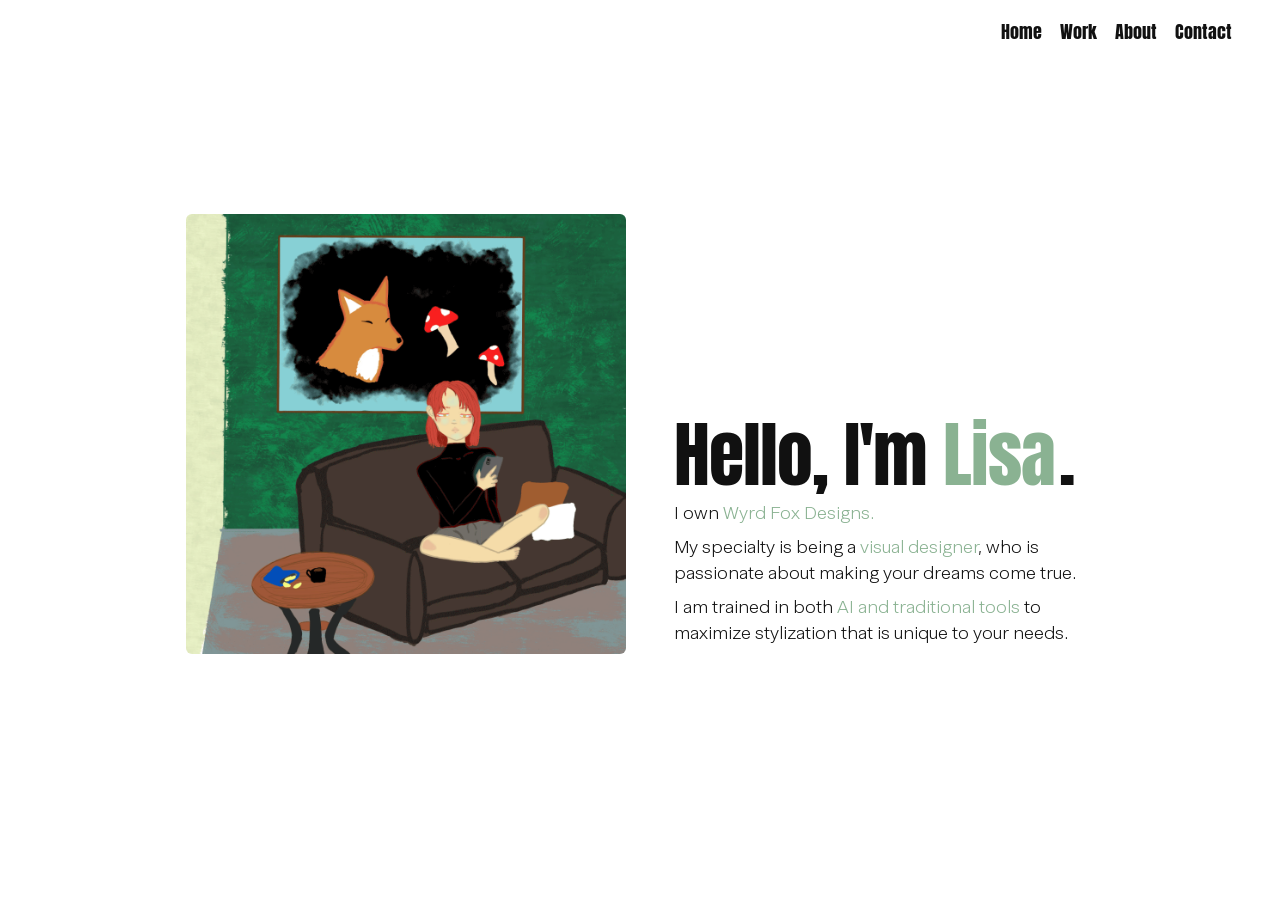
==== index.html @ d4af8e08 "Add favicon" ====
<!DOCTYPE html>
<html lang="en">
<head>
  <meta charset="utf-8">
  <meta name="viewport" content="width=device-width, initial-scale=1">
  <title>Wyrd Fox Designs | Portfolio</title>
  <link rel="icon" type="image/png" href="assets/32w/Artboard%201.png">
  <link rel="stylesheet" href="https://cdnjs.cloudflare.com/ajax/libs/font-awesome/6.4.0/css/all.min.css">
  <link rel="stylesheet" href="styles.css">
  <link href="https://fonts.googleapis.com/css?family=Manrope:400,600&display=swap" rel="stylesheet">
  <link href="https://fonts.googleapis.com/css2?family=Anton&display=swap" rel="stylesheet">
</head>
<body>
  
  <nav class="navbar">
    <div class="navbar-container">
      <a class="navbar-logo" href="#hero">Wyrd Fox Designs</a>
      <button class="navbar-toggle" aria-label="Toggle navigation">
        <i class="fas fa-bars"></i>
      </button>
      <ul class="navbar-links">
        <li><a href="#hero">Home</a></li>
        <li><a href="illustrations-and-motion.html">Illustrations</a></li>
        <li><a href="#clients">Clients</a></li>
        <li>
          <a href="mailto:lisa.shepherd.design@gmail.com" title="Email Lisa">
            <i class="fas fa-envelope"></i>
          </a>
        </li>
      </ul>
    </div>
  </nav>

  <main>
    <section id="hero" class="section hero landing">
      <div class="landing-nav-variants" aria-hidden="false">
        <a class="landing-nav-item" href="index.html">Home</a>
        <a class="landing-nav-item" href="work.html">Work</a>
        <a class="landing-nav-item" href="about.html">About</a>
         <a class="landing-nav-item" href="mailto:lisa.shepherd.design@gmail.com">Contact</a>
      </div>

      <div class="container landing-inner">
        <div class="landing-left">
          <img class="landing-left-img" src="assets/landing page/texting 1.gif" alt="illustration">
        </div>

        <div class="landing-copy">
          <h1 class="intro-heading">Hello, I'm <span class="intro-name teal">Lisa</span><span class="dot">.</span></h1>
          <p class="lead">I own <span class="brand teal">Wyrd Fox Designs.</span></p>
          <p>My specialty is being a <span class="teal">visual designer</span>, who is passionate about making your dreams come true.</p>
          <p>I am trained in both <span class="teal">AI and traditional tools</span> to maximize stylization that is unique to your needs.</p>
        </div>
      </div>
    </section>
  </main>

</body>
</html>
---- styles.css ----
/* Global */
* { box-sizing: border-box; }
html,body { height: 100%; }
body {
  margin: 0;
  font-family: 'Abacaxi', 'Manrope', system-ui, -apple-system, 'Segoe UI', Roboto, 'Helvetica Neue', Arial, sans-serif;
  font-weight: 300; /* slightly heavier than thin */
  background: #000;
  color: #fff;
  text-align: center;
  min-height: 100vh;
  padding-top: 64px; /* room for fixed navbar */
  cursor: url("assets/32w/Artboard%201.png"), auto;
}

@font-face {
  font-family: 'Abacaxi';
  src: url('assets/fonts/abacaxi/Abacaxi Latin VF Thin.otf') format('opentype');
  font-weight: 100 900;
  font-style: normal;
  font-display: swap;
}

/* prevent horizontal overflow and remove side "black bar" */
html, body {
  overflow-x: hidden; /* hide any accidental horizontal overflow */
}

/* ensure all media and iframes can't exceed their containers */
img, video, iframe, .hero-img, .ui-mockup, .Illustration-img, .client-gallery img {
  max-width: 100%;
  height: auto;
  display: block;
}

/* make main layout containers respect viewport */
.container, main, section {
  box-sizing: border-box;
  max-width: 100%;
  overflow-x: hidden;
}

/* if an absolutely positioned element is causing overflow, contain it */
.hero, .section {
  position: relative;
  overflow: hidden;
}

/* Navbar */
.navbar {
  width: 100%;
  background: rgba(34,34,34,0.85);
  color: #fff;
  position: fixed;
  top: 0;
  left: 0;
  z-index: 100;
  box-shadow: 0 2px 12px rgba(0,0,0,0.08);
}

/* Hide navigation (toggle off). Remove or comment this rule to show the nav again. */
.navbar { display: none !important; }

/* When the nav is hidden, remove the page top padding so the hero sits at the top */
body { padding-top: 0 !important; }

.navbar-container {
  max-width: 1200px;
  margin: 0 auto;
  padding: 0 24px;
  display: flex;
  align-items: center;
  height: 64px;
  justify-content: space-between;
  position: relative;
}

.navbar-logo {
  font-weight: 700;
  font-size: 1.1rem;
  letter-spacing: 1px;
  text-decoration: none !important;
  color: inherit !important;
  cursor: pointer;
}

.navbar-logo:hover,
.navbar-logo:focus {
  color: inherit !important;
  text-decoration: none !important;
  outline: none;
}

.navbar-links {
  list-style: none;
  display: flex;
  gap: 28px;
  margin: 0;
  padding: 0;
  align-items: center;
}

.navbar-links a {
  color: #fff;
  text-decoration: none;
  font-weight: 500;
}

.navbar-links a:hover { color: #ffd700; }
.navbar-links a .fa-envelope { font-size: 1.2em; vertical-align: middle; }

/* Hamburger button (hidden on desktop) */
.navbar-toggle {
  display: none;
  background: none;
  border: none;
  color: #fff;
  font-size: 1.8rem;
  cursor: pointer;
}

/* Hero */
.hero {
  min-height: calc(100vh - 64px);
  display: flex;
  flex-direction: column;
  justify-content: center;
  align-items: center;
  padding: 32px 16px;
  position: relative;
}

.hero-img {
  width: 350px;
  max-width: 80%;
  box-shadow: 0 8px 32px rgba(0,0,0,0.6);
  margin-top: 20px;
}

/* Landing layout: two-column hero with image left and text right */
.hero.landing { padding: 32px 0 64px; min-height: 100vh; background: #fff; color: #111; }
.landing-nav-variants { position: absolute; right: 48px; top: 18px; display: flex; gap: 18px; align-items: center; }
.landing-nav-item { font-family: 'Anton', sans-serif; font-size: 18px; color: #111; text-decoration: none; font-weight: 400; transition: color 0.3s ease; }
.landing-nav-item:hover { color: #8ab292; }
.landing-nav-item:active { color: #CB9973; }
/* Override #hero * inherit rule for nav hover and active */
#hero .landing-nav-item:hover { color: #8ab292 !important; }
#hero .landing-nav-item:active { color: #CB9973 !important; }

.landing-inner {
  display: flex;
  align-items: flex-end;
  gap: 48px;
  padding: 36px 0;
}
.landing-left { flex: 0 0 440px; }
.landing-left-img { width: 440px; height: auto; display: block; border-radius: 6px; box-shadow: 0 8px 24px rgba(0,0,0,0.06); }
.landing-copy {
  flex: 1 1 480px;
  max-width: 420px;
  text-align: left;
}
.intro-heading {
  font-family: 'Anton', sans-serif;
  font-size: 72px;
  line-height: 0.95;
  margin: 0 0 10px;
  color: #111;
  letter-spacing: -1px;
  font-weight: 400;
}
.intro-heading .intro-name { color: #6aa36a; display: inline-block; }
.intro-heading .dot { color: #111; display: inline-block; margin-left: 4px; }
.lead { font-size: 20px; margin: 6px 0 14px; color: #222; }
.landing-copy p {
  margin: 8px 0;
  font-family: 'Abacaxi', 'Manrope', system-ui, -apple-system, 'Segoe UI', Roboto, 'Helvetica Neue', Arial, sans-serif;
  font-size: 18px;
  line-height: 1.45;
  color: #111;
}
.landing-copy a { color: #6aa36a; text-decoration: none; font-weight: 600; }

.about-page .hero.landing { background: #fff; padding: 24px 0 48px; }
.about-page .landing-inner {
  align-items: flex-start;
  justify-content: center;
  gap: 42px;
  padding: 92px 20px 24px;
  max-width: 1240px;
  margin: 0 auto;
}
.about-page .landing-left { flex: 0 0 470px; }
.about-page .landing-left-img {
  width: 470px;
  max-width: 100%;
  height: auto;
  display: block;
  border-radius: 0;
  box-shadow: none;
}
.about-page .landing-copy {
  flex: 0 0 540px;
  max-width: 540px;
  padding-top: 86px;
}
.about-page .intro-heading {
  font-family: 'Manrope', sans-serif;
  font-size: 42px;
  line-height: 1.1;
  margin: 0 0 18px;
  letter-spacing: 0;
  font-weight: 600;
}
.about-page .lead { display: none; }
.about-page .landing-copy p {
  margin: 0 0 18px;
  font-size: 18px;
  line-height: 1.25;
  color: #2a2a2a;
  text-wrap: pretty;
}
.about-page .landing-copy a { color: inherit; text-decoration: none; font-weight: 400; }

@media (max-width: 1100px) {
  .landing-inner { gap: 28px; padding-top: 84px; }
  .landing-left { flex: 0 0 34%; }
  .landing-left-img { width: 100%; max-width: 380px; }
  .intro-heading { font-size: 40px; }
  .landing-copy p { font-size: 18px; }

  .about-page .landing-left { flex: 0 0 40%; }
  .about-page .landing-left-img { width: 100%; max-width: 440px; }
  .about-page .landing-copy { flex: 1 1 52%; max-width: 600px; padding-top: 26px; }
  .about-page .intro-heading { font-size: 36px; }
}

@media (max-width: 700px) {
  .landing-inner { flex-direction: column; align-items: center; padding-top: 96px; }
  .landing-left { width: 90vw; max-width: 420px; }
  .landing-left-img { width: 100%; }
  .landing-nav-variants { right: 12px; top: 14px; }
  .landing-copy { text-align: center; padding: 0 18px; }
  .intro-heading { font-size: 28px; }
  .landing-copy p { font-size: 16px; }

  .about-page .landing-left { width: 92vw; max-width: 470px; }
  .about-page .landing-copy { text-align: left; padding: 0 10px; max-width: 92vw; }
  .about-page .intro-heading { font-size: 30px; }
  .about-page .landing-copy p { font-size: 18px; }
}

h1 { font-family: 'Anton', sans-serif; font-size: 100px; margin: 8px 0 4px; letter-spacing: 2px; }
h2 { font-family: 'Anton', sans-serif; font-size: 20px; margin: 0 0 12px; }
p { font-size: 0.95rem; color: #555; }
p.teal { color: #8ab292; }
/* Ensure teal class inside the hero overrides the #hero * inheritance rule */
#hero .teal { color: #8ab292; }

/* Galleries and media */
.ui-gallery { width: 100%; background: #000; padding: 40px 0; }
.ui-gallery h2 { color:#fff; font-size:1.4rem; margin-bottom:28px; }
.ui-gallery-row { display:flex; justify-content:center; gap:12px; flex-wrap:nowrap; padding:0; margin:0; }
.ui-mockup { flex: 1 1 auto; min-width: 150px; max-width: 100%; border-radius:32px; box-shadow:0 4px 32px rgba(0,0,0,0.4); background:#222; transition: transform 0.6s ease-out; margin:0; padding:0; }
.ui-mockup.spin { animation: spinImage 0.8s ease-out forwards; }

@keyframes spinImage {
  0% { transform: rotateZ(0deg) scale(1); }
  50% { transform: rotateZ(180deg) scale(1.05); }
  100% { transform: rotateZ(360deg) scale(1); }
}

.Illustration-gallery { display:flex; justify-content:center; gap:24px; flex-wrap:wrap; padding:0 12px; }
.Illustration-img, .Illustration-video, .Illustration-video-large { width:350px; height:350px; max-width:90vw; object-fit:cover; border-radius:8px; }
.Illustration-gallery-large { display:flex; justify-content:center; margin-top:24px; }

.client-gallery-img {
  width: auto;
  max-width: 90vw;
  height: auto;
  display:block;
  margin: 0 auto;
}

/* Responsive Figma prototype embeds */
.figma-prototype { width:100%; display:flex; justify-content:center; margin-bottom:20px; padding:0 12px; }
.figma-prototype iframe {
  width: 90vw;
  max-width: 900px;
  height: 56.25vw; /* 16:9 ratio by vw */
  max-height: 600px;
  border: 1px solid rgba(0,0,0,0.08);
}

/* Mobile / small screens */
@media (max-width: 700px) {
  .navbar-toggle { display: block; position: absolute; top: 14px; right: 18px; z-index: 210; }

  /* Use collapsible menu with max-height to avoid covering everything */
  .navbar-links {
    flex-direction: column;
    gap: 8px;
    width: 100%;
    padding: 12px 16px;
    margin: 0;
    display: flex;
    position: absolute;
    top: 64px;
    left: 0;
    background: rgba(34,34,34,0.98);
    box-shadow: 0 6px 20px rgba(0,0,0,0.15);
    overflow: auto;
    max-height: 0;
    transition: max-height 260ms ease;
    z-index: 205;
  }
  .navbar-links.open { max-height: 70vh; } /* not full screen, allows page to be seen below */
  .navbar-links li { width:100%; text-align:left; }
  .navbar-links a { display:block; padding:8px 0; font-size:1rem; }

  /* Hero sizing */
  .hero-img { width: 90vw; max-width:220px; margin-top:12px; }
  h1 { font-size: 1.5rem; margin:6px 0 6px; }
  h2 { font-size: 1rem; margin-bottom:8px; }
  p { font-size: 0.95rem; padding: 0 4vw; }

  /* Galleries stack vertically */
  .ui-gallery-row, .Illustration-gallery { flex-direction:column; align-items:center; gap:18px; }
  .ui-mockup, .Illustration-img, .Illustration-video, .Illustration-video-large { width:90vw; height:90vw; max-width:360px; max-height:360px; }
  .client-gallery-img { width:72vw; max-width:260px; }

  /* Ensure prototypes scale nicely on phones (16:9 via vw) */
  .figma-prototype iframe { height: calc(90vw * 9 / 16); max-height: 420px; width: 90vw; }
}

/* Desktop override for large embeds */
@media (min-width: 700px) {
  .figma-prototype iframe { width: 800px; height: 450px; }
}

/* nav / dropdown helpers */
:root {
  --nav-height: 64px; /* adjust if navbar height differs */
  --nav-offset: calc(var(--nav-height) + 12px);
}

/* ensure anchors land below fixed nav */
section[id] {
  scroll-margin-top: var(--nav-offset);
}

/* dropdown styles (used by virtual-companion page) */
.navbar-links { list-style: none; margin: 0; padding: 0; display: flex; gap: 12px; align-items: center; }
.navbar-links li { position: relative; }
.nav-dropdown .dropbtn {
  background: transparent;
  border: 0;
  color: inherit;
  font: inherit;
  cursor: pointer;
  padding: 6px 8px;
}
.dropdown-menu {
  display: none;
  position: absolute;
  top: calc(100% + 6px);
  left: 0;
  background: #fff;
  color: #222;
  box-shadow: 0 6px 18px rgba(0,0,0,0.12);
  border-radius: 6px;
  min-width: 180px;
  z-index: 120;
  padding: 6px 0;
}
.dropdown-menu li { margin: 0; }
.dropdown-menu a {
  display: block;
  padding: 8px 12px;
  color: inherit;
  text-decoration: none;
}
.dropdown-menu a:hover { background: rgba(0,0,0,0.05); }

/* optional: smooth scroll behavior for the whole page */
html { scroll-behavior: smooth; }

.container {
  max-width: 1100px;
  margin: 0 auto;
  padding: 0 16px;
  text-align: left;
}

.grid {
  display: grid;
  grid-template-columns: repeat(auto-fit, minmax(260px, 1fr));
  gap: 20px;
  align-items: start;
}

/* tighten prototype caption */
.figma-prototype figcaption {
  margin-top: 8px;
  text-align: center;
  font-size: 0.95rem;
}
.figma-prototype figcaption a { color: #333; text-decoration: underline; }

/* Remove dark frames/backgrounds around UI images and their containers */
.ui-gallery, .ui-gallery .container,
.grid.ui-gallery-row, .ui-gallery-row,
.ui-gallery .ui-mockup, .ui-gallery img,
.client-gallery, .client-gallery img,
.Illustration-gallery, .Illustration-img {
  background: transparent !important;
  background-color: transparent !important;
  box-shadow: none !important;
  border: none !important;
  padding: 0 !important;
}

/* Ensure images themselves display without extra styling */
.ui-gallery img,
.client-gallery img,
.Illustration-img,
.ui-mockup img {
  display: block;
  background: transparent !important;
  box-shadow: none !important;
  border: none !important;
}

/* If a wrapper element is adding a background via pseudo-elements */
.ui-gallery .ui-mockup::before,
.ui-gallery .ui-mockup::after,
.client-gallery::before,
.client-gallery::after {
  background: transparent !important;
  content: none !important;
}

/* Make all pages/sections dark except the first (hero) */
body {
  background: #000;
  color: #fff;
}

/* default section styling: dark background with light text */
section {
  background: #000;
  color: #fff;
}

/* keep the first page (hero) light */
#hero, .hero {
  background: #fff;    /* or use an image as before */
  color: #111;         /* dark text for hero */
}

/* ensure in-page anchors still respect hero override */
#hero * { color: inherit; }

/* images and galleries keep transparent background so files show correctly */
.section img,
.ui-gallery img,
.Illustration-img,
.client-gallery img {
  background: transparent !important;
  box-shadow: none !important;
}

/* links contrast on dark sections */
section a {
  color: #9dd3ff;
  text-decoration: underline;
}
#hero a { color: inherit; text-decoration: none; }

#clients,
section#clients {
  background: #ffffff !important;
  color: #111111 !important;
}

#clients a {
  color: #0066cc;
  text-decoration: underline;
}

#clients img {
  background: transparent !important;
  box-shadow: none !important;
}

/* scroll chevron in hero */
.scroll-down {
  position: absolute;
  left: 50%;
  transform: translateX(-50%);
  bottom: 28px;
  display: inline-flex;
  align-items: center;
  justify-content: center;
  text-decoration: none;
  z-index: 120;
  color: inherit;
}

/* large chevron without tail, fade/blink animation */
.chevron-icon {
  display: block;
  width: 72px;
  height: 72px;
  line-height: 1;
  color: inherit;
  animation: chevronFade 2s ease-in-out infinite;
  will-change: opacity, transform;
  -webkit-backface-visibility: hidden;
}

/* fade / slight move / subtle scale */
@keyframes chevronFade {
  0%   { opacity: 1; transform: translateY(0) scale(1); }
  50%  { opacity: 0.15; transform: translateY(6px) scale(1.03); }
  100% { opacity: 1; transform: translateY(0) scale(1); }
}

/* respect reduced motion preference */
@media (prefers-reduced-motion: reduce) {
  .chevron-icon { animation: none; opacity: 1; }
}

.ui-gallery .container {
  display: flex;
}

.grid.ui-gallery-row,
.ui-gallery-row {
  display: flex;
  flex-wrap: nowrap;
  justify-content: center;
  align-items: center;
  gap: 12px;
  max-width: 100%;
  margin: 0 auto;
  padding: 0;
  box-sizing: border-box;
}

.ui-gallery-row img,
.ui-gallery .ui-mockup {
  /* Larger, tighter gallery items on desktop */
  flex: 0 0 340px;
  min-width: 220px;
  max-width: 100%;
  width: 340px;
  height: auto;
  display: block;
  margin: 0;
  object-fit: contain;
}

/* Reveal animation: start hidden, reveal with stagger */
.ui-mockup {
  opacity: 0;
  transform: translateY(18px) scale(0.98);
  transition: opacity 520ms cubic-bezier(.2,.8,.2,1), transform 520ms cubic-bezier(.2,.8,.2,1);
}
.ui-gallery-row .ui-mockup:nth-child(1) { transition-delay: 0ms; }
.ui-gallery-row .ui-mockup:nth-child(2) { transition-delay: 120ms; }
.ui-gallery-row .ui-mockup:nth-child(3) { transition-delay: 240ms; }
.ui-mockup.visible {
  opacity: 1;
  transform: translateY(0) scale(1);
}

/* small screens: allow horizontal scroll rather than wrapping */
@media (max-width: 760px) {
  .grid.ui-gallery-row,
  .ui-gallery-row {
    overflow-x: auto;
    gap: 16px;
    padding: 0 12px;
  }
  .ui-gallery-row img,
  .ui-gallery .ui-mockup {
    flex: 0 0 280px;
    max-width: none;
  }
}

/* Responsive: stack on small screens */
@media (max-width: 800px) {
  .grid.ui-gallery-row,
  .ui-gallery-row {
    flex-direction: column;
    gap: 16px;
    align-items: center;
    max-width: 100%;
    padding: 0 12px;
  }
  .ui-gallery-row img,
  .ui-gallery .ui-mockup {
    flex: 0 0 auto;
    max-width: 92%;
  }
}

/* Responsive / Mobile optimizations */
:root {
  --nav-height: 64px;
}

/* base scaling for small viewports */
@media (max-width: 900px) {
  :root { --nav-height: 56px; }

  /* typography */
  html { font-size: 15px; }
  h1 { font-size: clamp(1.6rem, 6.5vw, 2.2rem); }
  h2 { font-size: clamp(1.1rem, 4.2vw, 1.4rem); }

  /* hero */
  .hero { padding: 28px 12px; }
  .hero-img { max-height: 38vh; width: auto; margin: 0 auto; display:block; }

  /* section containers tighten padding */
  .container { padding-left: 12px; padding-right: 12px; }

  /* UI gallery: keep single row but smaller items and tighter gaps */
  .grid.ui-gallery-row,
  .ui-gallery-row {
    gap: 0;
    padding: 0;
    max-width: 100%;
    justify-content: center;
  }
  .ui-gallery-row img,
  .ui-gallery .ui-mockup {
    flex: 0 0 42%;
    max-width: 42%;
  }

  /* On very small screens, make row swipeable and slightly larger items */
  @media (max-width: 420px) {
    .ui-gallery-row img,
    .ui-gallery .ui-mockup {
      flex: 0 0 80%;
      max-width: 80%;
    }
    .grid.ui-gallery-row,
    .ui-gallery-row { overflow-x: auto; -webkit-overflow-scrolling: touch; }
    .hero-img { max-height: 32vh; }
  }

  /* Illustration and clients images scale down uniformly */
  .Illustration-img,
  .client-gallery img {
    max-width: 92%;
    margin: 0 auto;
  }
}

/* Accessibility: prefer reduced motion still honored */
@media (prefers-reduced-motion: reduce) {
  .chevron-icon { animation: none !important; opacity:1 !important; transform:none !important; }
  html { scroll-behavior: auto; }
}

/* Work Page */
.work-hero { min-height: 100vh; background: #fff; color: #111; padding: 48px 24px; display: flex; flex-direction: column; justify-content: space-around; align-items: center; position: relative; }
.work-nav-top { position: absolute; right: 48px; top: 18px; display: flex; gap: 18px; align-items: center; }
.work-nav-item { font-family: 'Anton', sans-serif; font-size: 18px; color: #111; text-decoration: none; font-weight: 400; transition: color 0.3s ease; }
.work-nav-item:hover { color: #8ab292; }
.work-nav-item:active { color: #CB9973; }

.work-categories { display: flex; flex-wrap: wrap; justify-content: center; gap: 32px; max-width: 1000px; }
.category-btn { font-family: 'Anton', sans-serif; font-size: 20px; color: #111; text-decoration: none; font-weight: 400; transition: color 0.3s ease; cursor: pointer; }
.category-btn:hover { color: #8ab292; }
.category-btn:active { color: #CB9973; }

@media (max-width: 900px) {
  .work-nav-top { right: 18px; top: 14px; gap: 12px; }
  .work-categories { gap: 24px; }
  .category-btn { font-size: 18px; }
}

@media (max-width: 600px) {
  .work-hero { padding: 36px 16px; }
  .work-nav-top { right: 12px; top: 12px; }
  .work-categories { gap: 18px; flex-direction: column; align-items: center; }
  .category-btn { font-size: 16px; }
}

/* Category Page */
.category-page { min-height: 100vh; background: #fff; color: #111; padding: 20px; position: relative; }
.category-nav-top { position: absolute; right: 20px; top: 20px; display: flex; gap: 20px; align-items: center; }
.category-nav-item { font-family: 'Anton', sans-serif; font-size: 18px; color: #111; text-decoration: none; font-weight: 400; transition: color 0.3s ease; }
.category-nav-item:hover { color: #8ab292; }
.category-nav-item:active { color: #CB9973; }

.category-header { text-align: left; margin: 20px 0 20px 33px; max-width: 1200px; padding: 0 20px 0 0; }
.category-title { font-family: 'Anton', sans-serif; font-size: 24px; color: #111; margin: 0; }
.category-subtitle { font-size: 14px; color: #666; margin: 12px 0 0; }

.category-content { max-width: 1200px; margin: 0 auto; padding: 20px; }

.category-topbar { padding: 20px 0 0; display: flex; justify-content: flex-end; }
.category-topbar-nav { display: flex; gap: 20px; font-family: 'Anton', sans-serif; font-size: 0.95rem; text-transform: uppercase; }
.category-topbar-nav a { text-decoration: none; color: #111; letter-spacing: 0.08em; }
.category-topbar-nav a:hover { color: #8ab292; }

.illustrations-grid {
  display: grid;
  grid-template-columns: repeat(auto-fit, minmax(314px, 314px));
  column-gap: 20px;
  row-gap: 20px;
  justify-content: center;
  grid-auto-rows: auto;
}

.illustration-card {
  border: 1px solid #e0e0e0;
  border-radius: 8px;
  overflow: hidden;
  background: transparent;
  max-width: 314px;
  min-height: 314px;
  aspect-ratio: 1 / 1;
  display: flex;
  align-items: center;
  justify-content: center;
}

.illustration-card.tall {
  grid-row: span 2;
  min-height: 648px;
  aspect-ratio: auto;
}

.illustration-card img {
  max-width: 100%;
  max-height: 100%;
  object-fit: contain;
  object-position: center;
  display: block;
}

.illustration-card video {
  width: 100%;
  height: 100%;
  object-fit: cover;
  display: block;
}

.video-card video { background: #000; }

.branding-page .category-page {
  background: #fff;
}

.ewu-page .category-page {
  background: #fff;
}

/* ── UX-UI Page ─────────────────────────────────── */
.ux-ui-page .category-page {
  background: #fff;
}

.ux-ui-content {
  max-width: 1100px;
  padding: 0 32px 60px;
  text-align: left;
}

.ux-ui-page-title {
  font-family: 'Anton', sans-serif;
  font-size: 1.1rem;
  font-weight: 400;
  color: #111;
  margin: 0 0 40px;
  letter-spacing: 0.02em;
}

.ux-project-row {
  display: grid;
  grid-template-columns: 1fr 1fr;
  align-items: center;
  gap: 40px 60px;
  padding: 60px 0;
  border-top: 1px solid #e5e5e5;
}

.ux-project-row.img-left {
  direction: ltr;
}

.ux-project-row.img-right .ux-project-copy {
  order: 1;
}

.ux-project-row.img-right .ux-project-media {
  order: 2;
}

.ux-project-copy {
  max-width: 380px;
}

.ux-project-copy-centered {
  text-align: center;
}

.ux-project-copy-centered .ux-prototype-btn {
  margin: 0 auto;
}

.ux-project-title {
  font-family: 'Abacaxi', 'Manrope', system-ui, sans-serif;
  font-size: 1rem;
  font-weight: 600;
  color: #111;
  margin: 0 0 12px;
}

.ux-project-desc {
  font-family: 'Abacaxi', 'Manrope', system-ui, sans-serif;
  font-size: 0.9rem;
  line-height: 1.6;
  color: #333;
  margin: 0 0 24px;
}

.ux-prototype-btn {
  display: inline-block;
  padding: 10px 28px;
  background: #111;
  color: #fff;
  font-family: 'Abacaxi', 'Manrope', system-ui, sans-serif;
  font-size: 0.85rem;
  font-weight: 600;
  border-radius: 4px;
  text-decoration: none;
  transition: background 0.2s;
}

.ux-prototype-btn:hover {
  background: #8AB292;
}

.ux-project-media {
  display: flex;
  justify-content: center;
  align-items: center;
  overflow: hidden;
}

.ux-project-media-snickers {
  overflow: visible;
}

.ux-project-media-layer {
  overflow: visible;
}

.ux-project-media img {
  display: block;
}

.ux-media-duo {
  gap: 16px;
}

.ux-media-duo img {
  object-fit: contain;
}

.ux-snickers-stack {
  position: relative;
  width: 390px;
  height: 460px;
  flex-shrink: 0;
}

.ux-snickers-bg {
  position: absolute;
  bottom: -8px;
  right: 8px;
  height: 430px;
  width: auto;
  max-width: none;
  object-fit: contain;
  z-index: 0;
}

.ux-snickers-front {
  position: absolute;
  bottom: -54px;
  left: -18px;
  height: 430px;
  width: auto;
  max-width: none;
  object-fit: contain;
  z-index: 1;
}

.ux-layer-stack {
  position: relative;
  width: 390px;
  height: 460px;
  flex-shrink: 0;
}

.ux-layer-bg {
  position: absolute;
  bottom: -8px;
  left: 8px;
  height: 430px;
  width: auto;
  max-width: none;
  object-fit: contain;
  z-index: 0;
}

.ux-layer-front {
  position: absolute;
  bottom: -54px;
  right: -18px;
  height: 430px;
  width: auto;
  max-width: none;
  object-fit: contain;
  z-index: 1;
}

.ux-quietbook-image {
  height: 430px;
  width: auto;
  max-width: none;
  object-fit: contain;
}

.ux-trek-image {
  height: 430px;
  width: auto;
  max-width: none;
  object-fit: contain;
}

@media (max-width: 720px) {
  .ux-project-row {
    grid-template-columns: 1fr;
    gap: 24px;
  }
  .ux-project-row.img-right .ux-project-copy,
  .ux-project-row.img-right .ux-project-media {
    order: unset;
  }
  .ux-project-copy {
    max-width: 100%;
  }
}

/* ── KNRD Page ──────────────────────────────────── */
.knrd-page .category-page {
  background: #fff;
  padding-bottom: 0;
}

.knrd-page .category-page section {
  background: transparent;
  color: inherit;
}

.knrd-page .category-topbar {
  padding: 14px 28px 0;
}

.knrd-page .category-topbar-nav {
  gap: 24px;
  font-family: 'Anton', sans-serif;
  font-size: 0.92rem;
  text-transform: none;
}

.knrd-content {
  max-width: 1120px;
  padding-top: 20px;
  padding-left: 18px;
  padding-right: 18px;
  padding-bottom: 0;
  text-align: left;
}

.knrd-hero-wrap {
  display: flex;
  justify-content: center;
  margin-bottom: 30px;
}

.knrd-hero-image {
  width: 100%;
  max-width: 1020px;
  height: auto;
  display: block;
}

.knrd-intro-grid {
  max-width: 980px;
  margin: 0 auto 42px;
}

.knrd-copy-block {
  max-width: 780px;
  margin: 0 auto 34px;
}

.knrd-section-title {
  font-family: 'Abacaxi', 'Manrope', system-ui, -apple-system, 'Segoe UI', Roboto, 'Helvetica Neue', Arial, sans-serif;
  font-size: 21px;
  line-height: 1.25;
  color: #111;
  margin: 0 0 16px;
  font-weight: 600;
}

.knrd-copy-block p,
.knrd-process-copy p,
.knrd-style-copy p {
  margin: 0 0 16px;
  font-family: 'Abacaxi', 'Manrope', system-ui, -apple-system, 'Segoe UI', Roboto, 'Helvetica Neue', Arial, sans-serif;
  font-size: 15px;
  line-height: 1.22;
  color: #333;
}

.knrd-copy-block a {
  color: #111;
  font-weight: 700;
  text-decoration: underline;
}

.knrd-logo-comparison {
  display: grid;
  grid-template-columns: minmax(0, 0.92fr) auto minmax(0, 1.08fr);
  align-items: center;
  gap: 20px;
  max-width: 880px;
  margin: 0 auto;
}

.knrd-comparison-image {
  width: 100%;
  height: auto;
  display: block;
}

.knrd-divider-image {
  width: 187px;
  height: 187px;
  object-fit: contain;
  display: block;
}

.knrd-assets-grid {
  display: grid;
  grid-template-columns: minmax(0, 0.46fr) minmax(0, 0.54fr);
  gap: 30px;
  align-items: start;
  max-width: 980px;
  margin: 40px auto 22px;
}

.knrd-assets-copy {
  max-width: 360px;
}

.knrd-cmyk-image,
.knrd-mockup-image {
  width: 100%;
  height: auto;
  display: block;
}

.knrd-cmyk-image {
  margin-top: 20px;
  max-width: 340px;
}

.knrd-mockup-wrap {
  width: 100%;
}

.knrd-process-grid,
.knrd-bottom-grid {
  display: grid;
  grid-template-columns: minmax(0, 0.95fr) minmax(0, 1.05fr);
  gap: 34px 58px;
  align-items: center;
}

.knrd-process-grid {
  max-width: 920px;
  margin: 0 auto 44px;
}

.knrd-style-grid {
  display: grid;
  grid-template-columns: minmax(0, 1fr) minmax(0, 1fr);
  gap: 28px 40px;
  align-items: center;
  max-width: 920px;
  margin: 0 auto 22px;
}

.knrd-process-left {
  display: grid;
  gap: 16px;
}

.knrd-process-right {
  display: grid;
  gap: 26px;
  align-items: start;
}

.knrd-process-copy {
  max-width: 390px;
}

.knrd-style-copy {
  padding: 4px 0 0;
  max-width: 410px;
}

.knrd-style-assets {
  display: grid;
  grid-template-columns: repeat(2, minmax(0, 1fr));
  gap: 14px;
  align-content: start;
}

.knrd-style-image-wide {
  grid-column: 1 / -1;
}

.knrd-process-image,
.knrd-style-image,
.knrd-bottom-image {
  width: 100%;
  height: auto;
  display: block;
}

.knrd-bottom-grid {
  margin-bottom: 0;
  grid-template-columns: minmax(0, 0.95fr) minmax(0, 1.05fr);
}

.knrd-variations-image {
  max-width: 520px;
}

.knrd-palette-band-wrap {
  width: 100vw;
  margin-top: 22px;
  margin-bottom: 0;
  margin-left: calc(50% - 50vw);
}

.knrd-palette-band {
  width: 100%;
  height: auto;
  display: block;
}

@media (max-width: 900px) {
  .knrd-page .category-topbar {
    padding: 10px 14px 0;
  }

  .knrd-page .category-topbar-nav {
    gap: 14px;
    font-size: 0.84rem;
  }

  .knrd-content {
    padding-top: 18px;
    padding-left: 12px;
    padding-right: 12px;
  }

  .knrd-intro-grid,
  .knrd-process-grid,
  .knrd-style-grid,
  .knrd-bottom-grid,
  .knrd-assets-grid {
    grid-template-columns: 1fr;
  }
  .knrd-logo-comparison {
    grid-template-columns: 1fr;
    justify-items: center;
  }
  .knrd-divider-image {
    width: 187px;
    height: 187px;
  }
  .knrd-process-copy,
  .knrd-style-copy {
    padding: 0;
    max-width: 100%;
  }

  .knrd-assets-copy {
    max-width: 100%;
  }

  .knrd-cmyk-image {
    max-width: 280px;
  }

  .knrd-palette-band-wrap {
    margin-top: 16px;
  }
}

@media (max-width: 600px) {
  .knrd-copy-block p,
  .knrd-process-copy p,
  .knrd-style-copy p,
  .knrd-section-title {
    font-size: 16px;
  }
  .knrd-divider-image {
    width: 187px;
    height: 187px;
  }
}

.ewu-page .category-page section {
  background: transparent;
  color: inherit;
}

.ewu-content {
  max-width: 1280px;
  padding-top: 66px;
  text-align: left;
}

.ewu-hero-wrap {
  display: flex;
  justify-content: center;
  margin-bottom: 42px;
}

.ewu-hero-image {
  width: 100%;
  max-width: 1120px;
  height: auto;
  display: block;
  background: #fff;
}

.ewu-intro-grid {
  max-width: 860px;
  margin: 0 auto 90px;
}

.ewu-copy-block {
  margin-bottom: 34px;
  text-align: left;
}

.ewu-section-title {
  font-family: 'Abacaxi', 'Manrope', system-ui, -apple-system, 'Segoe UI', Roboto, 'Helvetica Neue', Arial, sans-serif;
  font-size: 18px;
  line-height: 1.25;
  color: #111;
  margin: 0 0 18px;
  font-weight: 600;
}

.ewu-copy-block .ewu-section-title {
  text-align: center;
}

.ewu-copy-block p,
.ewu-process-copy p {
  margin: 0 0 18px;
  font-family: 'Abacaxi', 'Manrope', system-ui, -apple-system, 'Segoe UI', Roboto, 'Helvetica Neue', Arial, sans-serif;
  font-size: 18px;
  line-height: 1.25;
  color: #333;
}

.ewu-support-grid {
  display: grid;
  grid-template-columns: minmax(0, 1fr) minmax(0, 0.62fr);
  gap: 46px;
  align-items: center;
  max-width: 760px;
  margin: 0 auto;
}

.ewu-support-card {
  background: #fff;
  display: flex;
  align-items: center;
  justify-content: center;
}

.ewu-support-image,
.ewu-process-image {
  width: 100%;
  height: auto;
  display: block;
  background: transparent;
}

.ewu-process-section {
  max-width: 1160px;
  margin: 0 auto;
}

.ewu-process-title {
  margin: 0 0 46px;
}

.ewu-process-grid {
  display: grid;
  grid-template-columns: repeat(2, minmax(0, 1fr));
  gap: 22px 44px;
  align-items: start;
}

.ewu-process-copy {
  align-self: center;
  justify-self: center;
  max-width: 360px;
  padding-top: 0;
  text-align: left;
}

.ewu-process-subtitle {
  margin: 0 0 14px;
  font-family: 'Abacaxi', 'Manrope', system-ui, -apple-system, 'Segoe UI', Roboto, 'Helvetica Neue', Arial, sans-serif;
  font-size: 18px;
  line-height: 1.25;
  color: #111;
  font-weight: 600;
}

@media (max-width: 900px) {
  .ewu-content { padding-top: 48px; }
  .ewu-intro-grid { margin-bottom: 64px; }
  .ewu-support-grid,
  .ewu-process-grid {
    grid-template-columns: 1fr;
    gap: 24px;
  }
  .ewu-process-copy {
    padding-top: 0;
  }
}

@media (max-width: 600px) {
  .ewu-content { padding-top: 36px; }
  .ewu-copy-block p,
  .ewu-process-copy p,
  .ewu-section-title,
  .ewu-process-subtitle {
    font-size: 16px;
  }
}

.branding-page .category-content {
  max-width: 1300px;
  padding-top: 32px;
}

.branding-page .category-header {
  display: none;
}

.branding-section-title {
  font-family: 'Anton', sans-serif;
  font-size: 64px;
  color: #111;
  margin: 0 0 34px;
  text-align: left;
  font-weight: 400;
}

.branding-primary-title {
  font-size: 24px;
  letter-spacing: 0;
}

.branding-more-subtitle {
  font-family: 'Anton', sans-serif;
  font-size: 0.95rem;
  color: #111;
  margin-bottom: 12px;
  text-decoration: none;
  transition: color 0.3s ease;
  cursor: pointer;
}

.branding-more-subtitle:hover {
  color: #8ab292;
}

.branding-more-subtitle:active {
  color: #CB9973;
}

.branding-section-center {
  text-align: center;
}

.logos-row {
  display: flex;
  align-items: center;
  justify-content: center;
  gap: 66px;
  margin: 0 0 110px;
}

.logo-item {
  display: block;
  width: auto;
  height: auto;
  max-width: 100%;
}

.logo-dream-note { max-height: 62px; }
.logo-spokane { max-height: 170px; }
.logo-jumpin { max-height: 195px; }

.branding-feature-wrap {
  display: flex;
  justify-content: center;
  margin: 0 0 24px;
}

.branding-feature-wrap + .branding-more-subtitle {
  margin-top: 4px;
}

.branding-more-subtitle + .branding-feature-wrap {
  margin-top: 58px;
}

.branding-feature {
  width: 100%;
  max-width: 960px;
  height: auto;
  display: block;
}

.branding-feature-more {
  max-width: 1000px;
  border: 0;
}

.branding-page .branding-section-center:last-child {
  margin-top: 0;
  margin-bottom: 0;
}

@media (max-width: 900px) {
  .branding-section-title { font-size: 48px; }
  .branding-more-subtitle { font-size: 0.95rem; }
  .logos-row {
    flex-wrap: wrap;
    gap: 28px;
    margin-bottom: 70px;
  }
  .logo-dream-note { max-height: 52px; }
  .logo-spokane { max-height: 132px; }
  .logo-jumpin { max-height: 148px; }
}

@media (max-width: 600px) {
  .branding-page .category-content { padding-top: 18px; }
  .branding-section-title {
    font-size: 32px;
    margin-bottom: 22px;
  }
  .branding-primary-title { font-size: 24px; }
  .branding-more-subtitle { font-size: 0.95rem; }
  .logos-row {
    justify-content: flex-start;
    gap: 20px;
    margin-bottom: 48px;
  }
}

@media (max-width: 900px) {
  .category-nav-top { right: 20px; top: 20px; gap: 20px; }
  .category-title { font-size: 48px; }
}

@media (max-width: 600px) {
  .category-page { padding: 20px; }
  .category-nav-top { right: 20px; top: 20px; }
  .category-title { font-size: 32px; }
}
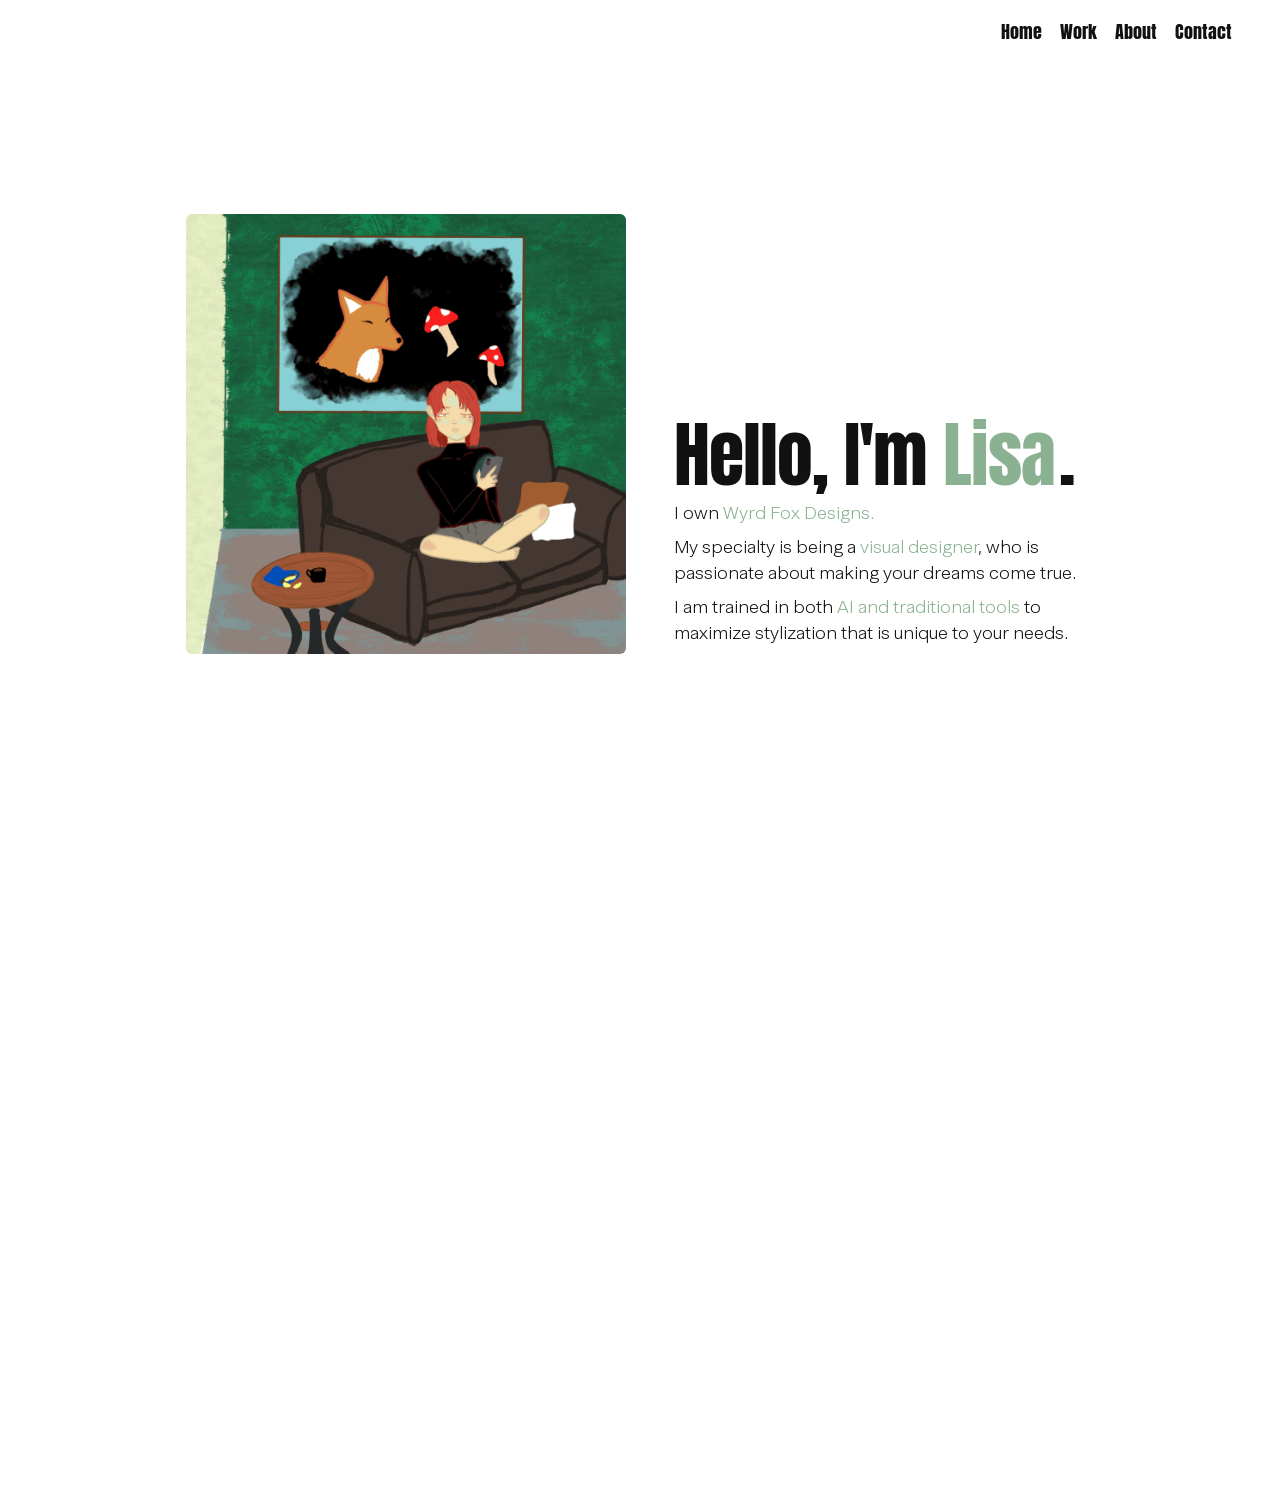
==== commit 3671ccf2: "Update navigation links to point to the portfolio section and enhance styles for the landing page ga" ====
--- a/index.html
+++ b/index.html
@@ -10,7 +10,7 @@
   <link href="https://fonts.googleapis.com/css?family=Manrope:400,600&display=swap" rel="stylesheet">
   <link href="https://fonts.googleapis.com/css2?family=Anton&display=swap" rel="stylesheet">
 </head>
-<body>
+<body class="home-page">
   
   <nav class="navbar">
     <div class="navbar-container">
@@ -34,15 +34,15 @@
   <main>
     <section id="hero" class="section hero landing">
       <div class="landing-nav-variants" aria-hidden="false">
-        <a class="landing-nav-item" href="index.html">Home</a>
-        <a class="landing-nav-item" href="work.html">Work</a>
+        <a class="landing-nav-item" href="#hero">Home</a>
+        <a class="landing-nav-item" href="#portfolio">Work</a>
         <a class="landing-nav-item" href="about.html">About</a>
-         <a class="landing-nav-item" href="mailto:lisa.shepherd.design@gmail.com">Contact</a>
+        <a class="landing-nav-item" href="mailto:lisa.shepherd.design@gmail.com">Contact</a>
       </div>
 
       <div class="container landing-inner">
         <div class="landing-left">
-          <img class="landing-left-img" src="assets/landing page/texting 1.gif" alt="illustration">
+          <img class="landing-left-img" src="assets/landing page/texting 1.gif" alt="Lisa in an illustrated home scene">
         </div>
 
         <div class="landing-copy">
@@ -53,7 +53,21 @@
         </div>
       </div>
     </section>
+
+    <section id="portfolio" class="landing-gallery" aria-label="Selected portfolio work">
+      <figure class="landing-gallery-item">
+        <img src="assets/branding and logos/KNRD/Screenshot 2025-11-11 152616 1.png" alt="Kalispel Natural Resources Department brand guide cover">
+      </figure>
+      <figure class="landing-gallery-item">
+        <img src="assets/branding and logos/ewu dod billboard.png" alt="Eastern Washington University Department of Design billboard">
+      </figure>
+      <figure class="landing-gallery-item">
+        <img src="assets/branding and logos/spokane ux group logo.png" alt="Spokane UX Group branding">
+      </figure>
+      <figure class="landing-gallery-item">
+        <img src="assets/branding and logos/UXUI work/UX/portfolio page 1.png" alt="Virtual Companion watch app design">
+      </figure>
+    </section>
   </main>
-
 </body>
 </html>
--- a/styles.css
+++ b/styles.css
@@ -711,45 +711,35 @@
 .category-topbar-nav a { text-decoration: none; color: #111; letter-spacing: 0.08em; }
 .category-topbar-nav a:hover { color: #8ab292; }
 
-.illustrations-grid {
-  display: grid;
-  grid-template-columns: repeat(auto-fit, minmax(314px, 314px));
+.illustrations-page .illustrations-grid {
+  column-count: 3;
   column-gap: 20px;
-  row-gap: 20px;
-  justify-content: center;
-  grid-auto-rows: auto;
-}
-
-.illustration-card {
+  width: 100%;
+}
+
+.illustrations-page .illustration-card {
+  width: 100%;
+  max-width: none;
+  margin: 0 0 20px;
   border: 1px solid #e0e0e0;
-  border-radius: 8px;
+  border-radius: 10px;
   overflow: hidden;
-  background: transparent;
-  max-width: 314px;
-  min-height: 314px;
-  aspect-ratio: 1 / 1;
-  display: flex;
-  align-items: center;
-  justify-content: center;
-}
-
-.illustration-card.tall {
-  grid-row: span 2;
-  min-height: 648px;
+  background: #fff;
+  display: inline-block;
+  break-inside: avoid;
+  -webkit-column-break-inside: avoid;
+  page-break-inside: avoid;
+}
+
+.illustrations-page .illustration-card.tall {
+  min-height: 0;
   aspect-ratio: auto;
 }
 
-.illustration-card img {
-  max-width: 100%;
-  max-height: 100%;
-  object-fit: contain;
-  object-position: center;
-  display: block;
-}
-
-.illustration-card video {
+.illustrations-page .illustration-card img,
+.illustrations-page .illustration-card video {
   width: 100%;
-  height: 100%;
+  height: auto;
   object-fit: cover;
   display: block;
 }
@@ -1502,10 +1492,112 @@
 @media (max-width: 900px) {
   .category-nav-top { right: 20px; top: 20px; gap: 20px; }
   .category-title { font-size: 48px; }
+
+  .category-content {
+    padding: 16px;
+  }
+
+  .category-header {
+    margin: 12px 0 18px;
+    padding: 0;
+  }
+
+  .category-topbar {
+    padding-top: 12px;
+  }
+
+  .category-topbar-nav {
+    gap: 14px;
+    flex-wrap: wrap;
+    justify-content: flex-end;
+    font-size: 0.82rem;
+  }
+
+  .illustrations-page .illustrations-grid {
+    column-count: 2;
+  }
 }
 
 @media (max-width: 600px) {
   .category-page { padding: 20px; }
   .category-nav-top { right: 20px; top: 20px; }
   .category-title { font-size: 32px; }
-}+
+  .category-content {
+    padding: 12px 0 0;
+  }
+
+  .category-header {
+    margin: 8px 0 16px;
+  }
+
+  .category-title {
+    font-size: 28px;
+    line-height: 1.05;
+  }
+
+  .category-subtitle {
+    font-size: 13px;
+    margin-top: 8px;
+  }
+
+  .category-topbar {
+    padding-top: 8px;
+  }
+
+  .category-topbar-nav {
+    gap: 10px 14px;
+    justify-content: flex-start;
+    font-size: 0.78rem;
+  }
+
+  .illustrations-page .illustrations-grid {
+    column-count: 1;
+    column-gap: 0;
+  }
+
+  .illustrations-page .illustration-card {
+    margin-bottom: 16px;
+    border-radius: 8px;
+  }
+}
+
+/* Landing page portfolio photo column */
+.landing-gallery {
+  display: grid;
+  grid-template-columns: repeat(2, minmax(0, 1fr));
+  gap: 12px;
+  width: 100%;
+  max-width: 1100px;
+  margin: 0 auto;
+  padding: 0 16px 48px;
+  background: #fff;
+  color: #111;
+}
+
+.landing-gallery-item {
+  width: 100%;
+  aspect-ratio: 2 / 1;
+  margin: 0;
+  overflow: hidden;
+  background: #f2f2f0;
+}
+
+.landing-gallery-item img {
+  display: block;
+  width: 100%;
+  height: 100%;
+  max-width: none;
+  object-fit: cover;
+  object-position: center;
+}
+
+.home-page {
+  background: #fff;
+}
+
+@media (max-width: 700px) {
+  .landing-gallery {
+    grid-template-columns: 1fr;
+  }
+}
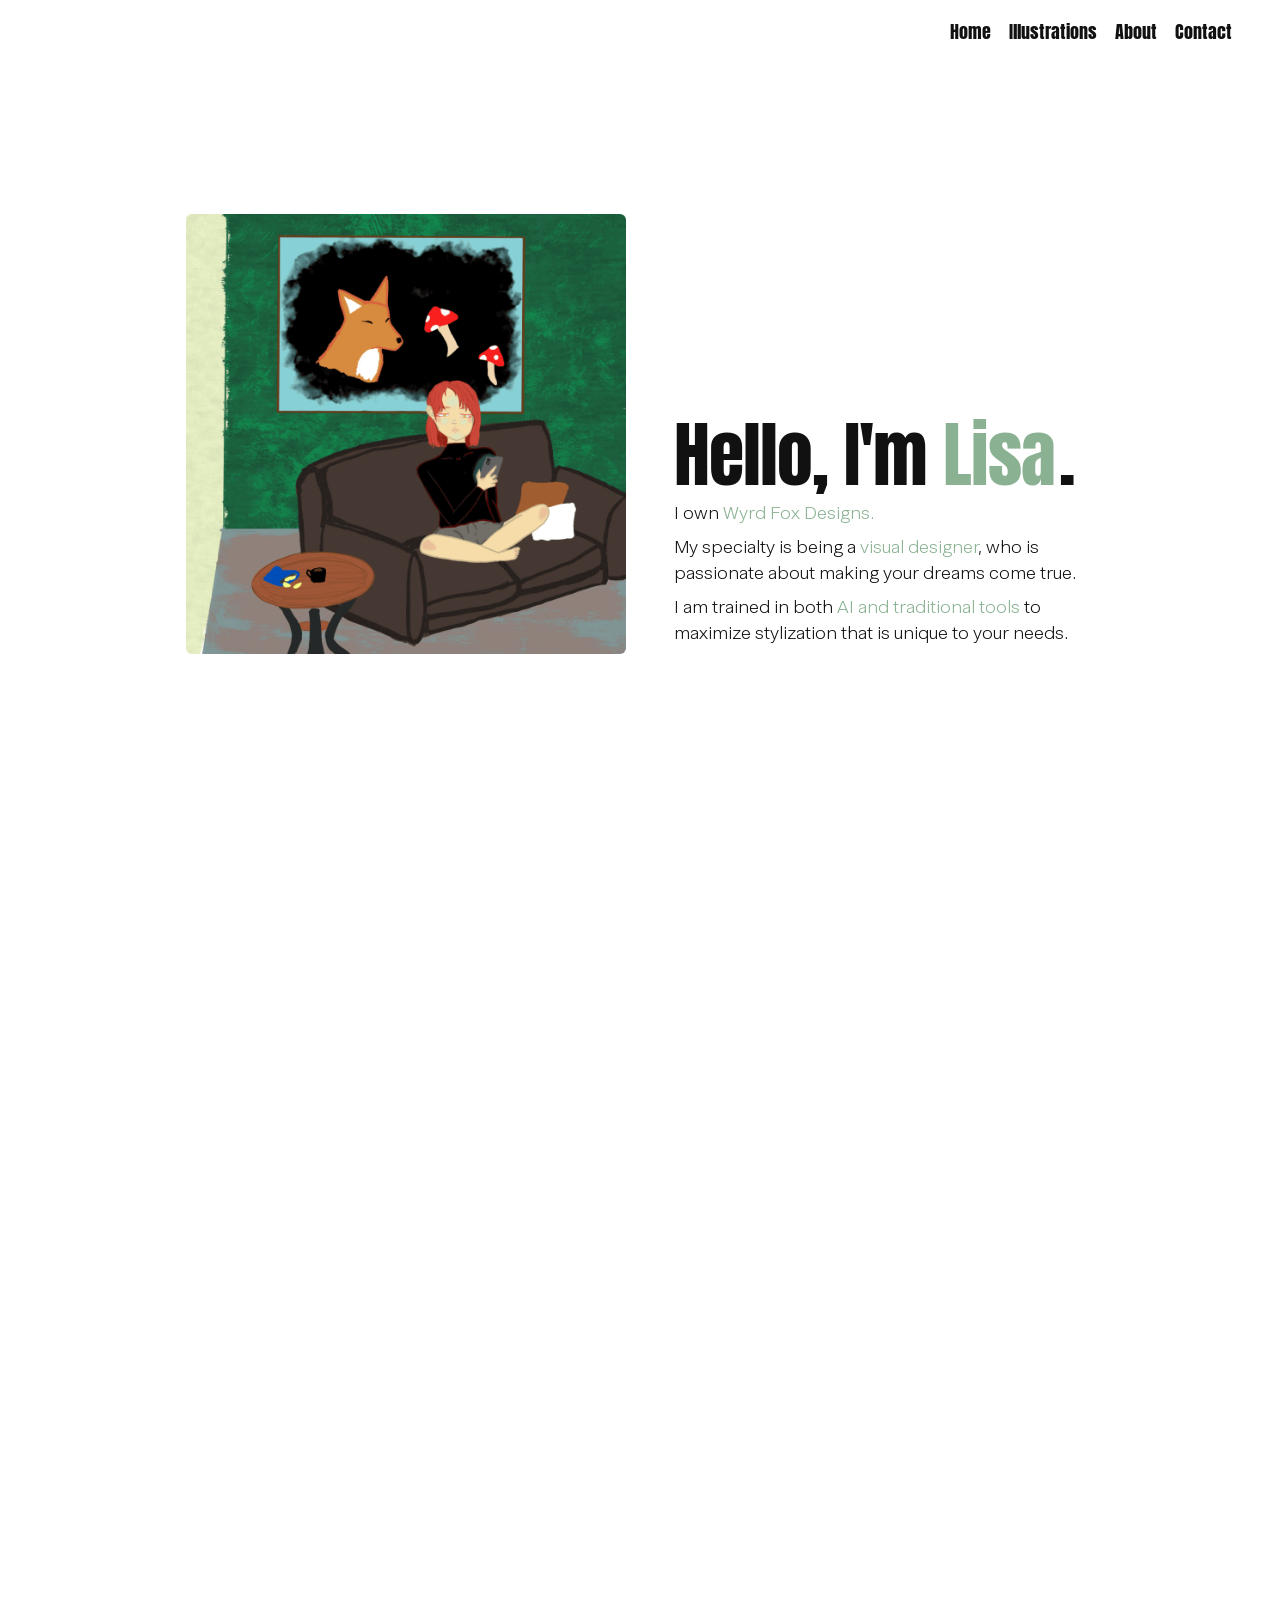
==== commit 698b3cf1: "Add new assets for landing page: sharpobjectsfull.pdf and titlecredits.mp4" ====
--- a/index.html
+++ b/index.html
@@ -35,7 +35,7 @@
     <section id="hero" class="section hero landing">
       <div class="landing-nav-variants" aria-hidden="false">
         <a class="landing-nav-item" href="#hero">Home</a>
-        <a class="landing-nav-item" href="#portfolio">Work</a>
+        <a class="landing-nav-item" href="illustrations-and-motion.html">Illustrations</a>
         <a class="landing-nav-item" href="about.html">About</a>
         <a class="landing-nav-item" href="mailto:lisa.shepherd.design@gmail.com">Contact</a>
       </div>
@@ -56,16 +56,41 @@
 
     <section id="portfolio" class="landing-gallery" aria-label="Selected portfolio work">
       <figure class="landing-gallery-item">
-        <img src="assets/branding and logos/KNRD/Screenshot 2025-11-11 152616 1.png" alt="Kalispel Natural Resources Department brand guide cover">
+        <img class="landing-image-artboard-1" src="assets/landing page/Artboard 1.png" alt="Artboard 1 portfolio image">
       </figure>
       <figure class="landing-gallery-item">
-        <img src="assets/branding and logos/ewu dod billboard.png" alt="Eastern Washington University Department of Design billboard">
+        <img class="landing-image-artboard-3" src="assets/landing page/Artboard 3@2x.png" alt="Artboard 3 portfolio image">
       </figure>
       <figure class="landing-gallery-item">
-        <img src="assets/branding and logos/spokane ux group logo.png" alt="Spokane UX Group branding">
+        <img class="landing-image-ewu-billboard" src="assets/landing page/ewu dod billboard.png" alt="Eastern Washington University Department of Design billboard">
+      </figure>
+      <figure class="landing-gallery-item landing-sharp-objects-pages" aria-label="Sharp Objects project pages" tabindex="0">
+        <img class="landing-image-sharp-objects-author" src="assets/landing page/fig_image_1_4516.png" alt="Sharp Objects author introduction page">
+        <iframe class="landing-sharp-objects-pdf" src="assets/landing page/sharpobjectsfull.pdf#toolbar=0&amp;navpanes=0&amp;view=Fit" title="Sharp Objects full project presentation"></iframe>
       </figure>
       <figure class="landing-gallery-item">
-        <img src="assets/branding and logos/UXUI work/UX/portfolio page 1.png" alt="Virtual Companion watch app design">
+        <img class="landing-image-mockup-2" src="assets/landing page/mockup2.png" alt="Design mockup">
+      </figure>
+      <figure class="landing-gallery-item">
+        <video class="landing-video-pointemap" autoplay muted loop playsinline preload="metadata" aria-label="Pointemap animation">
+          <source src="assets/landing page/pointemap.mp4" type="video/mp4">
+        </video>
+      </figure>
+      <figure class="landing-gallery-item">
+        <video class="landing-video-povanimation" autoplay muted loop playsinline preload="metadata" aria-label="POV animation">
+          <source src="assets/landing page/povanimation.mp4" type="video/mp4">
+        </video>
+      </figure>
+      <figure class="landing-gallery-item">
+        <img class="landing-image-knrd-screenshot" src="assets/landing page/Screenshot 2025-11-11 152616 1.png" alt="Kalispel Natural Resources Department brand guide cover">
+      </figure>
+      <figure class="landing-gallery-item">
+        <video class="landing-video-titlecredits" autoplay muted loop playsinline preload="metadata" aria-label="Title credits animation">
+          <source src="assets/landing page/titlecredits.mp4" type="video/mp4">
+        </video>
+      </figure>
+      <figure class="landing-gallery-item">
+        <img class="landing-image-untitled-3" src="assets/landing page/Untitled-3.png" alt="Untitled 3 portfolio image">
       </figure>
     </section>
   </main>
--- a/styles.css
+++ b/styles.css
@@ -1576,6 +1576,7 @@
 }
 
 .landing-gallery-item {
+  position: relative;
   width: 100%;
   aspect-ratio: 2 / 1;
   margin: 0;
@@ -1583,7 +1584,8 @@
   background: #f2f2f0;
 }
 
-.landing-gallery-item img {
+.landing-gallery-item img,
+.landing-gallery-item video {
   display: block;
   width: 100%;
   height: 100%;
@@ -1592,6 +1594,88 @@
   object-position: center;
 }
 
+.landing-gallery-item:hover img,
+.landing-gallery-item:hover video,
+.landing-gallery-item:focus-within img,
+.landing-gallery-item:focus-within video {
+  object-fit: contain;
+}
+
+/* Adjust these positions independently to control each thumbnail's crop. */
+.landing-gallery-item img.landing-image-artboard-1 {
+  object-position: center 12%;
+}
+
+.landing-gallery-item img.landing-image-artboard-3 {
+  object-position: 50% 47%;
+  transform: none;
+}
+
+.landing-gallery-item:hover img.landing-image-artboard-3,
+.landing-gallery-item:focus-within img.landing-image-artboard-3 {
+  transform: none;
+}
+
+.landing-gallery-item img.landing-image-ewu-billboard { object-position: center; }
+.landing-gallery-item img.landing-image-mockup-2 { object-position: center; }
+.landing-gallery-item video.landing-video-pointemap { object-position: center; }
+.landing-gallery-item video.landing-video-povanimation { object-position: center; }
+.landing-gallery-item img.landing-image-knrd-screenshot { object-position: center; }
+.landing-gallery-item video.landing-video-titlecredits { object-position: center; }
+.landing-gallery-item img.landing-image-untitled-3 { object-position: center; }
+
+.landing-sharp-objects-pages {
+  display: grid;
+  grid-template-columns: minmax(0, 1fr);
+  gap: 8px;
+  padding: 0;
+  background: #bd1f32;
+}
+
+.landing-gallery-item.landing-sharp-objects-pages img {
+  width: 100%;
+  height: 100%;
+  min-width: 0;
+  object-fit: contain;
+}
+
+.landing-sharp-objects-pdf {
+  display: none;
+  width: 100%;
+  height: 100%;
+  min-width: 0;
+  min-height: 0;
+  border: 0;
+  background: #bd1f32;
+}
+
+.landing-gallery-item.landing-sharp-objects-pages:hover,
+.landing-gallery-item.landing-sharp-objects-pages:focus {
+  grid-template-columns: minmax(0, 1fr);
+  grid-template-rows: minmax(0, 1fr);
+  padding: 0;
+}
+
+.landing-gallery-item.landing-sharp-objects-pages:hover img,
+.landing-gallery-item.landing-sharp-objects-pages:focus img {
+  min-height: 0;
+}
+
+.landing-gallery-item.landing-sharp-objects-pages:hover .landing-image-sharp-objects-author,
+.landing-gallery-item.landing-sharp-objects-pages:focus .landing-image-sharp-objects-author {
+  display: none;
+}
+
+.landing-gallery-item.landing-sharp-objects-pages:hover .landing-sharp-objects-pdf,
+.landing-gallery-item.landing-sharp-objects-pages:focus .landing-sharp-objects-pdf {
+  display: block;
+}
+
+.landing-gallery-item.landing-sharp-objects-pages:focus-visible {
+  outline: 2px solid #111;
+  outline-offset: 3px;
+}
+
 .home-page {
   background: #fff;
 }
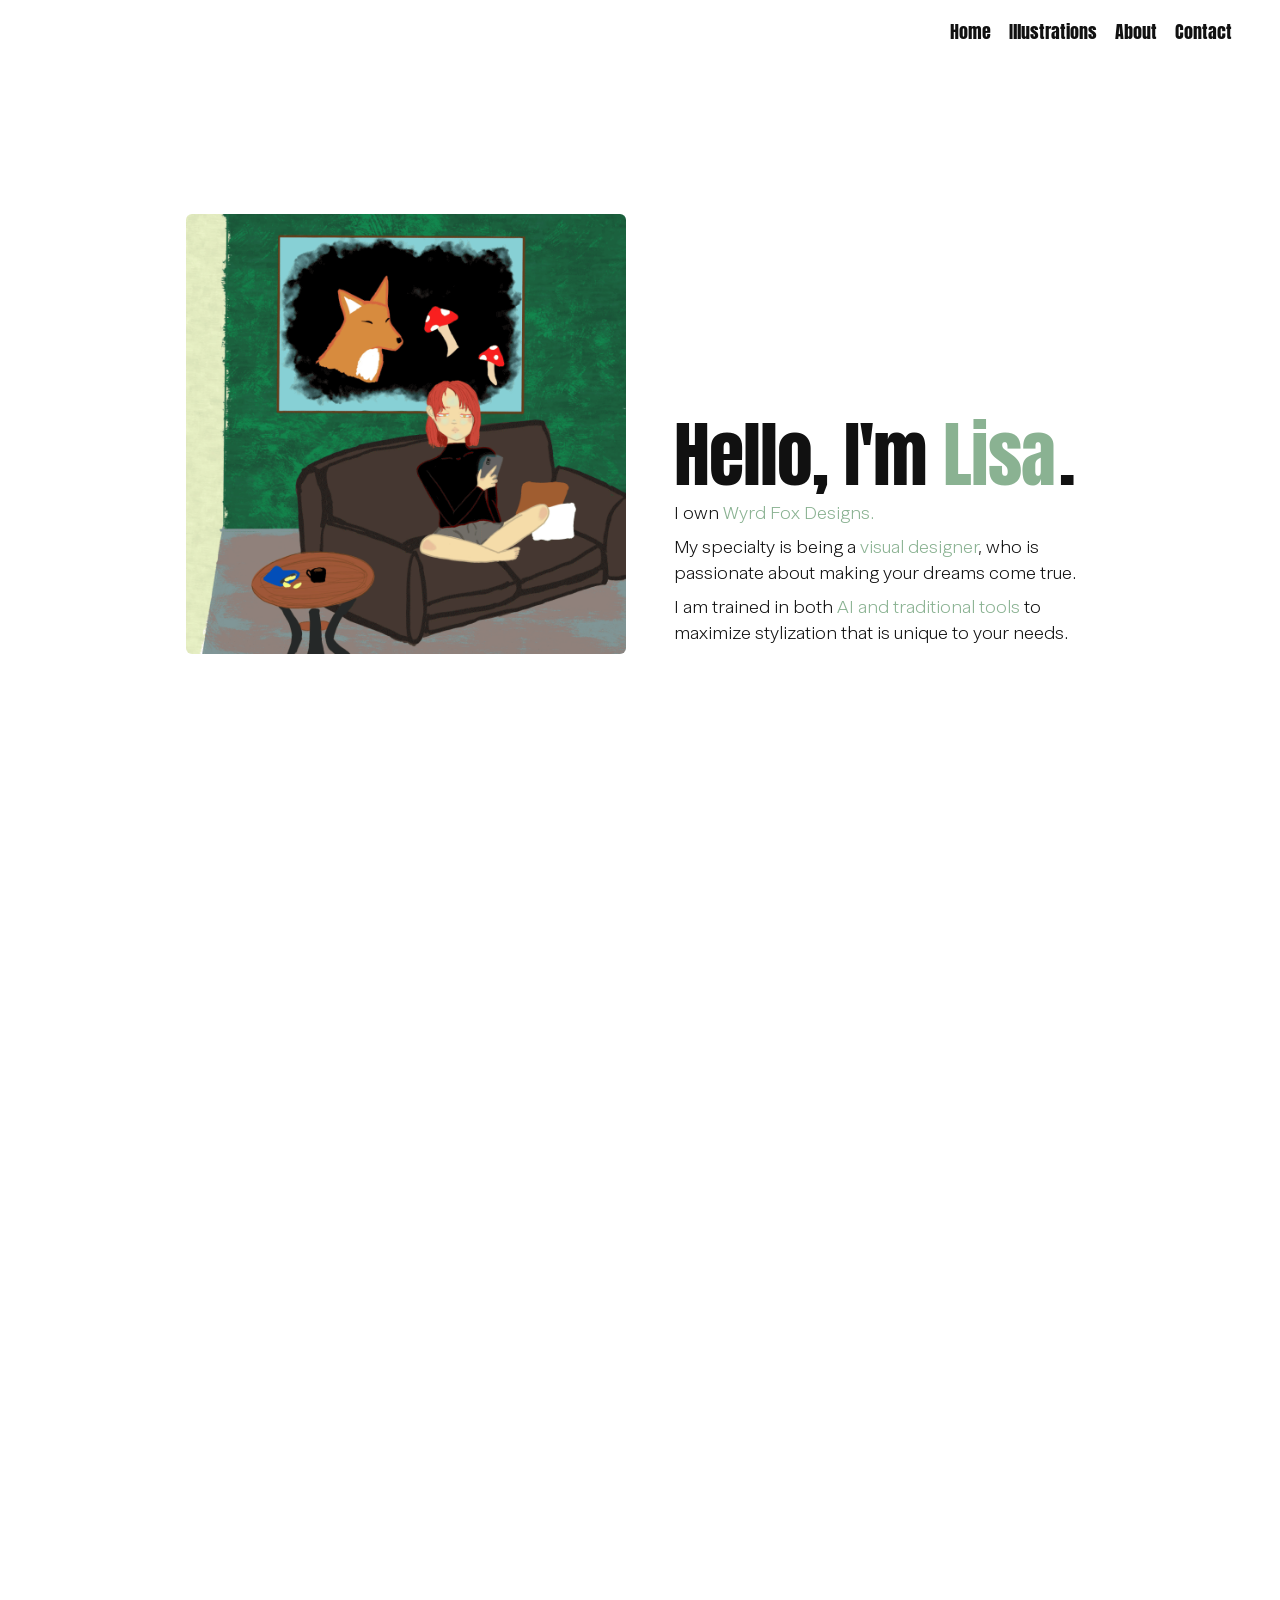
==== commit bfebfadd: "Temporarily disable video thumbnails in the portfolio section" ====
--- a/index.html
+++ b/index.html
@@ -71,6 +71,7 @@
       <figure class="landing-gallery-item">
         <img class="landing-image-mockup-2" src="assets/landing page/mockup2.png" alt="Design mockup">
       </figure>
+      <!-- Temporarily disabled video thumbnails.
       <figure class="landing-gallery-item">
         <video class="landing-video-pointemap" autoplay muted loop playsinline preload="metadata" aria-label="Pointemap animation">
           <source src="assets/landing page/pointemap.mp4" type="video/mp4">
@@ -89,6 +90,7 @@
           <source src="assets/landing page/titlecredits.mp4" type="video/mp4">
         </video>
       </figure>
+      -->
       <figure class="landing-gallery-item">
         <img class="landing-image-untitled-3" src="assets/landing page/Untitled-3.png" alt="Untitled 3 portfolio image">
       </figure>
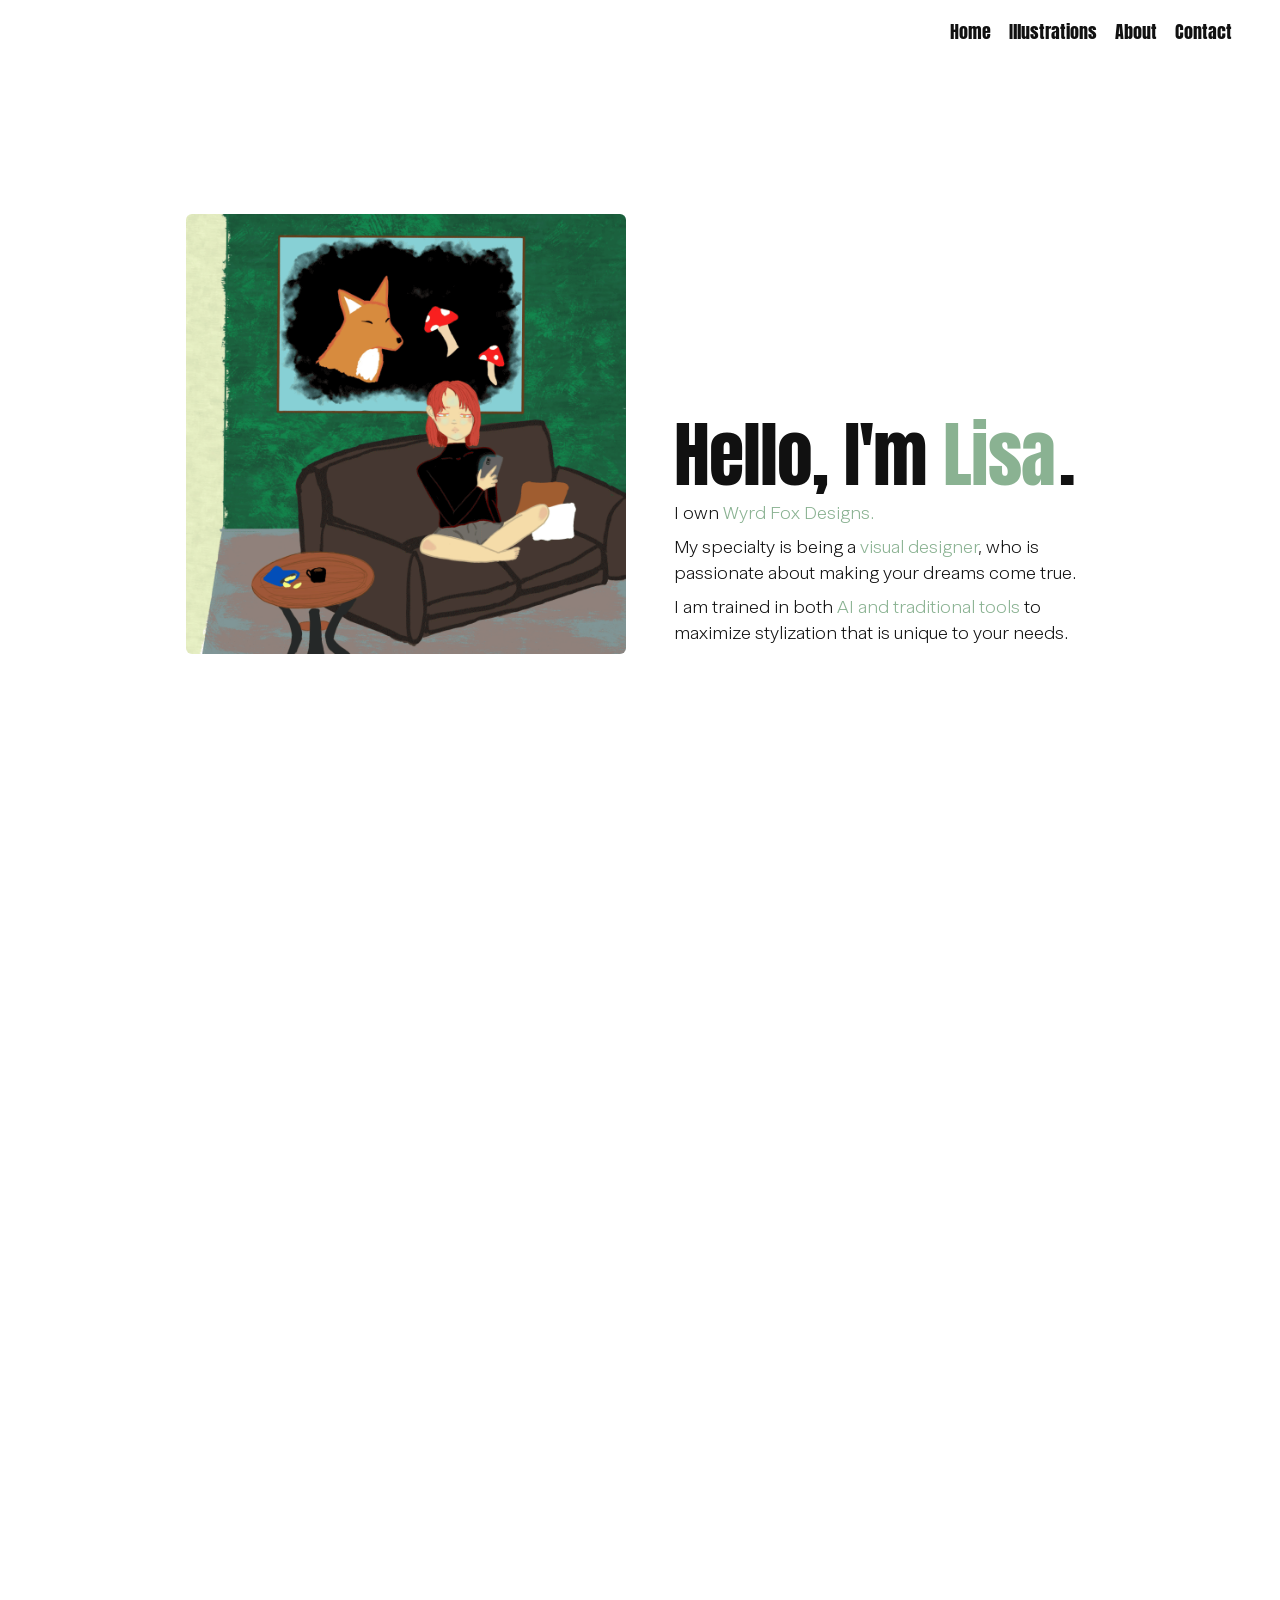
==== commit b623115f: "Add new images to the landing gallery" ====
--- a/index.html
+++ b/index.html
@@ -71,6 +71,12 @@
       <figure class="landing-gallery-item">
         <img class="landing-image-mockup-2" src="assets/landing page/mockup2.png" alt="Design mockup">
       </figure>
+      <figure class="landing-gallery-item">
+        <img class="landing-image-knrd-screenshot" src="assets/landing page/Screenshot 2025-11-11 152616 1.png" alt="Kalispel Natural Resources Department brand guide cover">
+      </figure>
+      <figure class="landing-gallery-item">
+        <img class="landing-image-jumpin-jacs" src="assets/landing page/jumpin jacs logo.png" alt="Jumpin Jacs logo">
+      </figure>
       <!-- Temporarily disabled video thumbnails.
       <figure class="landing-gallery-item">
         <video class="landing-video-pointemap" autoplay muted loop playsinline preload="metadata" aria-label="Pointemap animation">
@@ -81,9 +87,6 @@
         <video class="landing-video-povanimation" autoplay muted loop playsinline preload="metadata" aria-label="POV animation">
           <source src="assets/landing page/povanimation.mp4" type="video/mp4">
         </video>
-      </figure>
-      <figure class="landing-gallery-item">
-        <img class="landing-image-knrd-screenshot" src="assets/landing page/Screenshot 2025-11-11 152616 1.png" alt="Kalispel Natural Resources Department brand guide cover">
       </figure>
       <figure class="landing-gallery-item">
         <video class="landing-video-titlecredits" autoplay muted loop playsinline preload="metadata" aria-label="Title credits animation">
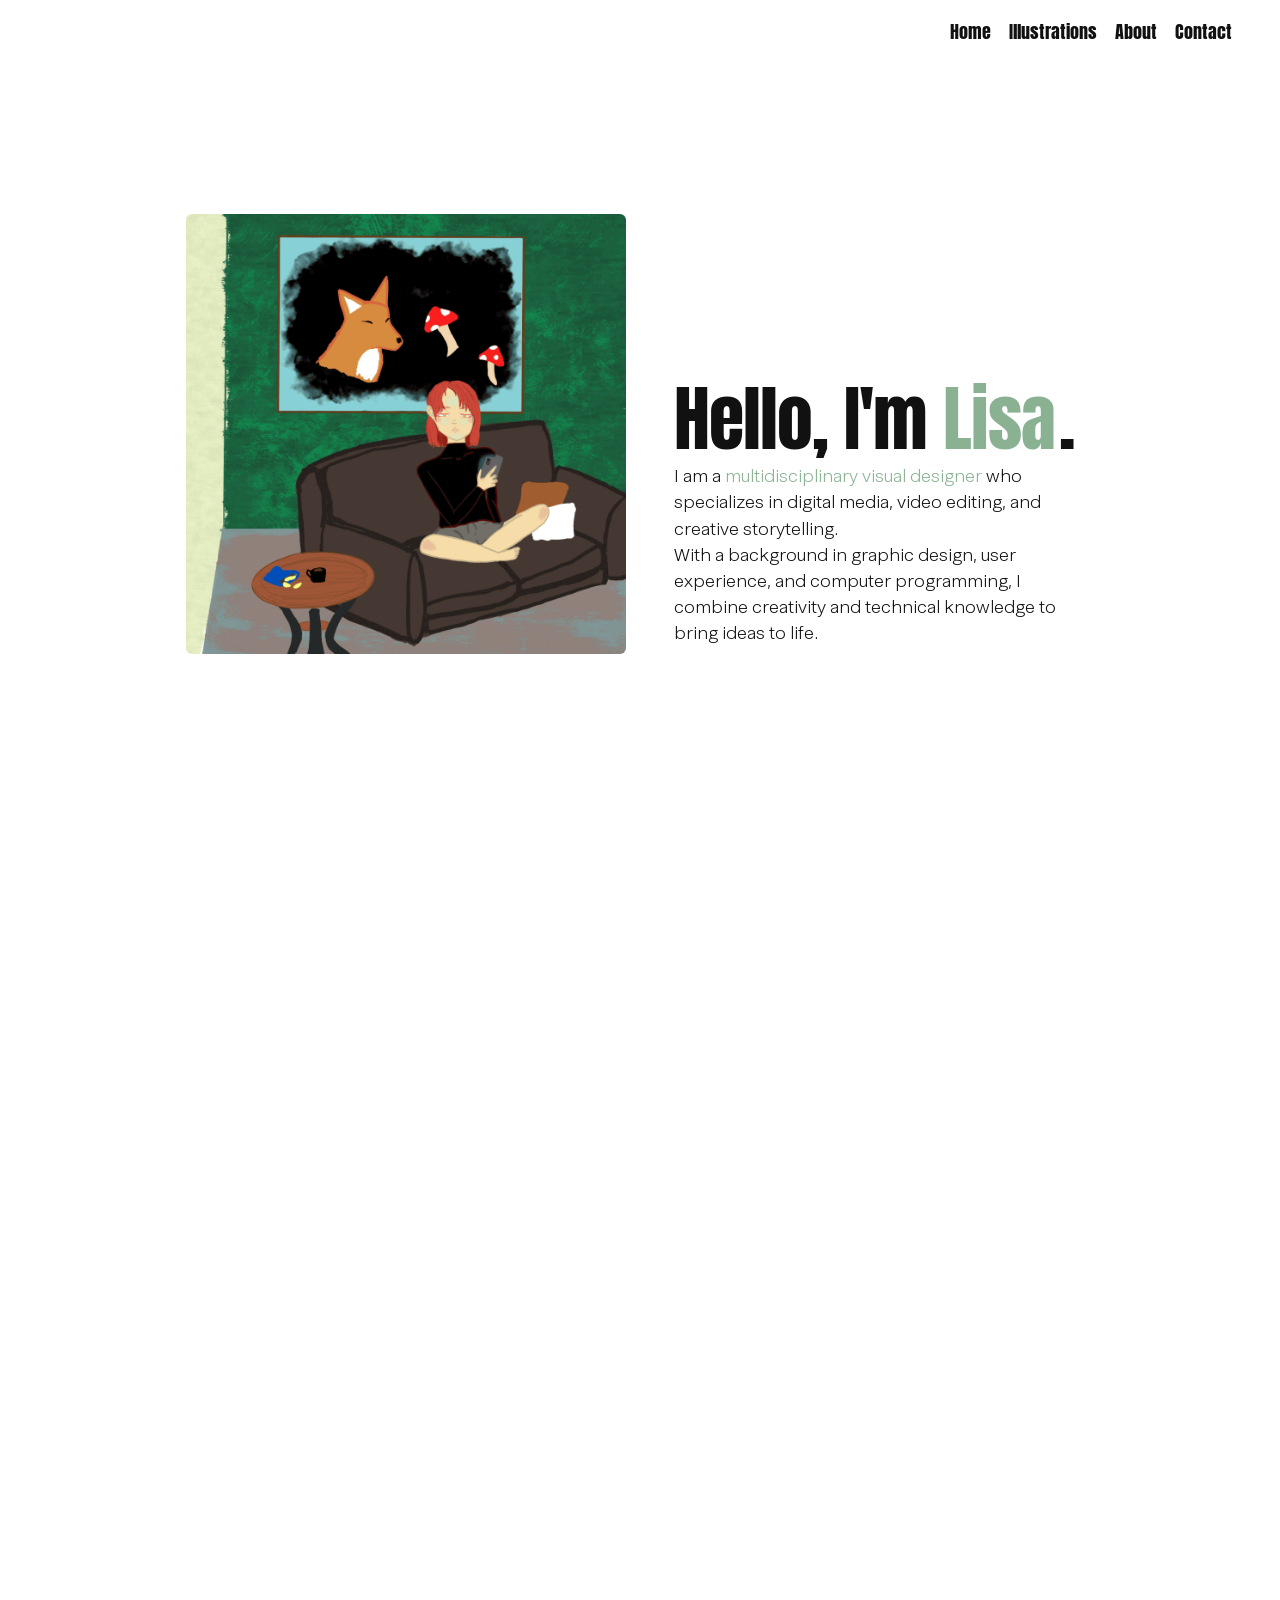
==== commit 4f29c068: "Revise About and Index pages content for clarity and engagement; update styles for improved responsi" ====
--- a/index.html
+++ b/index.html
@@ -47,9 +47,8 @@
 
         <div class="landing-copy">
           <h1 class="intro-heading">Hello, I'm <span class="intro-name teal">Lisa</span><span class="dot">.</span></h1>
-          <p class="lead">I own <span class="brand teal">Wyrd Fox Designs.</span></p>
-          <p>My specialty is being a <span class="teal">visual designer</span>, who is passionate about making your dreams come true.</p>
-          <p>I am trained in both <span class="teal">AI and traditional tools</span> to maximize stylization that is unique to your needs.</p>
+          <p>I am a <span class="teal">multidisciplinary visual designer</span> who specializes in digital media, video editing, and creative storytelling.<br>
+          With a background in graphic design, user experience, and computer programming, I combine creativity and technical knowledge to bring ideas to life.</p>
         </div>
       </div>
     </section>
--- a/styles.css
+++ b/styles.css
@@ -181,46 +181,9 @@
 }
 .landing-copy a { color: #6aa36a; text-decoration: none; font-weight: 600; }
 
-.about-page .hero.landing { background: #fff; padding: 24px 0 48px; }
-.about-page .landing-inner {
-  align-items: flex-start;
-  justify-content: center;
-  gap: 42px;
-  padding: 92px 20px 24px;
-  max-width: 1240px;
-  margin: 0 auto;
-}
-.about-page .landing-left { flex: 0 0 470px; }
-.about-page .landing-left-img {
-  width: 470px;
-  max-width: 100%;
-  height: auto;
-  display: block;
-  border-radius: 0;
-  box-shadow: none;
-}
-.about-page .landing-copy {
-  flex: 0 0 540px;
-  max-width: 540px;
-  padding-top: 86px;
-}
-.about-page .intro-heading {
-  font-family: 'Manrope', sans-serif;
-  font-size: 42px;
-  line-height: 1.1;
-  margin: 0 0 18px;
-  letter-spacing: 0;
-  font-weight: 600;
-}
-.about-page .lead { display: none; }
-.about-page .landing-copy p {
-  margin: 0 0 18px;
-  font-size: 18px;
-  line-height: 1.25;
-  color: #2a2a2a;
-  text-wrap: pretty;
-}
-.about-page .landing-copy a { color: inherit; text-decoration: none; font-weight: 400; }
+.about-page .landing-left { flex-basis: 360px; }
+.about-page .landing-left-img { width: 360px; }
+.about-page .landing-copy p { font-size: 16px; line-height: 1.5; }
 
 @media (max-width: 1100px) {
   .landing-inner { gap: 28px; padding-top: 84px; }
@@ -228,11 +191,8 @@
   .landing-left-img { width: 100%; max-width: 380px; }
   .intro-heading { font-size: 40px; }
   .landing-copy p { font-size: 18px; }
-
-  .about-page .landing-left { flex: 0 0 40%; }
-  .about-page .landing-left-img { width: 100%; max-width: 440px; }
-  .about-page .landing-copy { flex: 1 1 52%; max-width: 600px; padding-top: 26px; }
-  .about-page .intro-heading { font-size: 36px; }
+  .about-page .landing-left { flex-basis: 34%; }
+  .about-page .landing-left-img { width: 100%; max-width: 380px; }
 }
 
 @media (max-width: 700px) {
@@ -243,16 +203,14 @@
   .landing-copy { text-align: center; padding: 0 18px; }
   .intro-heading { font-size: 28px; }
   .landing-copy p { font-size: 16px; }
-
-  .about-page .landing-left { width: 92vw; max-width: 470px; }
-  .about-page .landing-copy { text-align: left; padding: 0 10px; max-width: 92vw; }
-  .about-page .intro-heading { font-size: 30px; }
-  .about-page .landing-copy p { font-size: 18px; }
-}
-
-h1 { font-family: 'Anton', sans-serif; font-size: 100px; margin: 8px 0 4px; letter-spacing: 2px; }
-h2 { font-family: 'Anton', sans-serif; font-size: 20px; margin: 0 0 12px; }
-p { font-size: 0.95rem; color: #555; }
+  .about-page .landing-left { width: 90vw; max-width: 420px; }
+  .about-page .landing-left-img { width: 100%; }
+}
+
+h1 { font-family: 'Anton', sans-serif; font-size: clamp(3rem, 8vw, 6rem); line-height: 0.95; margin: 8px 0 16px; letter-spacing: 1px; }
+h2 { font-family: 'Anton', sans-serif; font-size: clamp(1.5rem, 3vw, 2rem); line-height: 1.1; margin: 0 0 16px; }
+h1, h2, h3, .branding-section-title { text-wrap: balance; }
+p { font-size: 1rem; line-height: 1.55; color: #555; text-wrap: pretty; orphans: 2; widows: 2; }
 p.teal { color: #8ab292; }
 /* Ensure teal class inside the hero overrides the #hero * inheritance rule */
 #hero .teal { color: #8ab292; }
@@ -322,7 +280,7 @@
   .hero-img { width: 90vw; max-width:220px; margin-top:12px; }
   h1 { font-size: 1.5rem; margin:6px 0 6px; }
   h2 { font-size: 1rem; margin-bottom:8px; }
-  p { font-size: 0.95rem; padding: 0 4vw; }
+  p { font-size: 1rem; line-height: 1.5; padding: 0 4vw; }
 
   /* Galleries stack vertically */
   .ui-gallery-row, .Illustration-gallery { flex-direction:column; align-items:center; gap:18px; }
@@ -617,9 +575,9 @@
   :root { --nav-height: 56px; }
 
   /* typography */
-  html { font-size: 15px; }
-  h1 { font-size: clamp(1.6rem, 6.5vw, 2.2rem); }
-  h2 { font-size: clamp(1.1rem, 4.2vw, 1.4rem); }
+  html { font-size: 16px; }
+  h1 { font-size: clamp(2rem, 7vw, 3rem); }
+  h2 { font-size: clamp(1.35rem, 4.5vw, 1.8rem); }
 
   /* hero */
   .hero { padding: 28px 12px; }
@@ -701,8 +659,8 @@
 .category-nav-item:active { color: #CB9973; }
 
 .category-header { text-align: left; margin: 20px 0 20px 33px; max-width: 1200px; padding: 0 20px 0 0; }
-.category-title { font-family: 'Anton', sans-serif; font-size: 24px; color: #111; margin: 0; }
-.category-subtitle { font-size: 14px; color: #666; margin: 12px 0 0; }
+.category-title { font-family: 'Anton', sans-serif; font-size: clamp(2.5rem, 5vw, 3.5rem); line-height: 1; color: #111; margin: 0; }
+.category-subtitle { font-size: 1rem; line-height: 1.5; color: #666; margin: 16px 0 0; }
 
 .category-content { max-width: 1200px; margin: 0 auto; padding: 20px; }
 
@@ -767,10 +725,11 @@
 
 .ux-ui-page-title {
   font-family: 'Anton', sans-serif;
-  font-size: 1.1rem;
+  font-size: clamp(2.5rem, 5vw, 3.5rem);
+  line-height: 1;
   font-weight: 400;
   color: #111;
-  margin: 0 0 40px;
+  margin: 0 0 32px;
   letter-spacing: 0.02em;
 }
 
@@ -809,15 +768,16 @@
 
 .ux-project-title {
   font-family: 'Abacaxi', 'Manrope', system-ui, sans-serif;
-  font-size: 1rem;
+  font-size: 1.25rem;
+  line-height: 1.3;
   font-weight: 600;
   color: #111;
-  margin: 0 0 12px;
+  margin: 0 0 14px;
 }
 
 .ux-project-desc {
   font-family: 'Abacaxi', 'Manrope', system-ui, sans-serif;
-  font-size: 0.9rem;
+  font-size: 1rem;
   line-height: 1.6;
   color: #333;
   margin: 0 0 24px;
@@ -1003,26 +963,32 @@
 }
 
 .knrd-copy-block {
-  max-width: 780px;
+  max-width: 68ch;
   margin: 0 auto 34px;
 }
 
 .knrd-section-title {
   font-family: 'Abacaxi', 'Manrope', system-ui, -apple-system, 'Segoe UI', Roboto, 'Helvetica Neue', Arial, sans-serif;
-  font-size: 21px;
-  line-height: 1.25;
+  font-size: 24px;
+  line-height: 1.3;
   color: #111;
   margin: 0 0 16px;
   font-weight: 600;
 }
 
+.knrd-copy-block > .knrd-section-title {
+  font-size: 30px;
+  line-height: 1.2;
+  margin-bottom: 20px;
+}
+
 .knrd-copy-block p,
 .knrd-process-copy p,
 .knrd-style-copy p {
-  margin: 0 0 16px;
+  margin: 0 0 18px;
   font-family: 'Abacaxi', 'Manrope', system-ui, -apple-system, 'Segoe UI', Roboto, 'Helvetica Neue', Arial, sans-serif;
-  font-size: 15px;
-  line-height: 1.22;
+  font-size: 16px;
+  line-height: 1.55;
   color: #333;
 }
 
@@ -1219,10 +1185,11 @@
 @media (max-width: 600px) {
   .knrd-copy-block p,
   .knrd-process-copy p,
-  .knrd-style-copy p,
-  .knrd-section-title {
+  .knrd-style-copy p {
     font-size: 16px;
   }
+  .knrd-section-title { font-size: 22px; }
+  .knrd-copy-block > .knrd-section-title { font-size: 26px; }
   .knrd-divider-image {
     width: 187px;
     height: 187px;
@@ -1260,13 +1227,16 @@
 }
 
 .ewu-copy-block {
+  max-width: 68ch;
+  margin-left: auto;
+  margin-right: auto;
   margin-bottom: 34px;
   text-align: left;
 }
 
 .ewu-section-title {
   font-family: 'Abacaxi', 'Manrope', system-ui, -apple-system, 'Segoe UI', Roboto, 'Helvetica Neue', Arial, sans-serif;
-  font-size: 18px;
+  font-size: 26px;
   line-height: 1.25;
   color: #111;
   margin: 0 0 18px;
@@ -1281,8 +1251,8 @@
 .ewu-process-copy p {
   margin: 0 0 18px;
   font-family: 'Abacaxi', 'Manrope', system-ui, -apple-system, 'Segoe UI', Roboto, 'Helvetica Neue', Arial, sans-serif;
-  font-size: 18px;
-  line-height: 1.25;
+  font-size: 16px;
+  line-height: 1.55;
   color: #333;
 }
 
@@ -1337,8 +1307,8 @@
 .ewu-process-subtitle {
   margin: 0 0 14px;
   font-family: 'Abacaxi', 'Manrope', system-ui, -apple-system, 'Segoe UI', Roboto, 'Helvetica Neue', Arial, sans-serif;
-  font-size: 18px;
-  line-height: 1.25;
+  font-size: 20px;
+  line-height: 1.3;
   color: #111;
   font-weight: 600;
 }
@@ -1385,7 +1355,7 @@
 }
 
 .branding-primary-title {
-  font-size: 24px;
+  font-size: 32px;
   letter-spacing: 0;
 }
 
@@ -1480,7 +1450,7 @@
     font-size: 32px;
     margin-bottom: 22px;
   }
-  .branding-primary-title { font-size: 24px; }
+  .branding-primary-title { font-size: 28px; }
   .branding-more-subtitle { font-size: 0.95rem; }
   .logos-row {
     justify-content: flex-start;
@@ -1491,7 +1461,7 @@
 
 @media (max-width: 900px) {
   .category-nav-top { right: 20px; top: 20px; gap: 20px; }
-  .category-title { font-size: 48px; }
+  .category-title { font-size: clamp(2.5rem, 6vw, 3rem); }
 
   .category-content {
     padding: 16px;
@@ -1521,7 +1491,7 @@
 @media (max-width: 600px) {
   .category-page { padding: 20px; }
   .category-nav-top { right: 20px; top: 20px; }
-  .category-title { font-size: 32px; }
+  .category-title { font-size: clamp(2rem, 8vw, 2.5rem); }
 
   .category-content {
     padding: 12px 0 0;
@@ -1532,13 +1502,12 @@
   }
 
   .category-title {
-    font-size: 28px;
     line-height: 1.05;
   }
 
   .category-subtitle {
-    font-size: 13px;
-    margin-top: 8px;
+    font-size: 0.95rem;
+    margin-top: 12px;
   }
 
   .category-topbar {
@@ -1617,6 +1586,10 @@
 }
 
 .landing-gallery-item img.landing-image-ewu-billboard { object-position: center; }
+.landing-gallery-item img.landing-image-jumpin-jacs {
+  object-fit: contain;
+  object-position: center;
+}
 .landing-gallery-item img.landing-image-mockup-2 { object-position: center; }
 .landing-gallery-item video.landing-video-pointemap { object-position: center; }
 .landing-gallery-item video.landing-video-povanimation { object-position: center; }
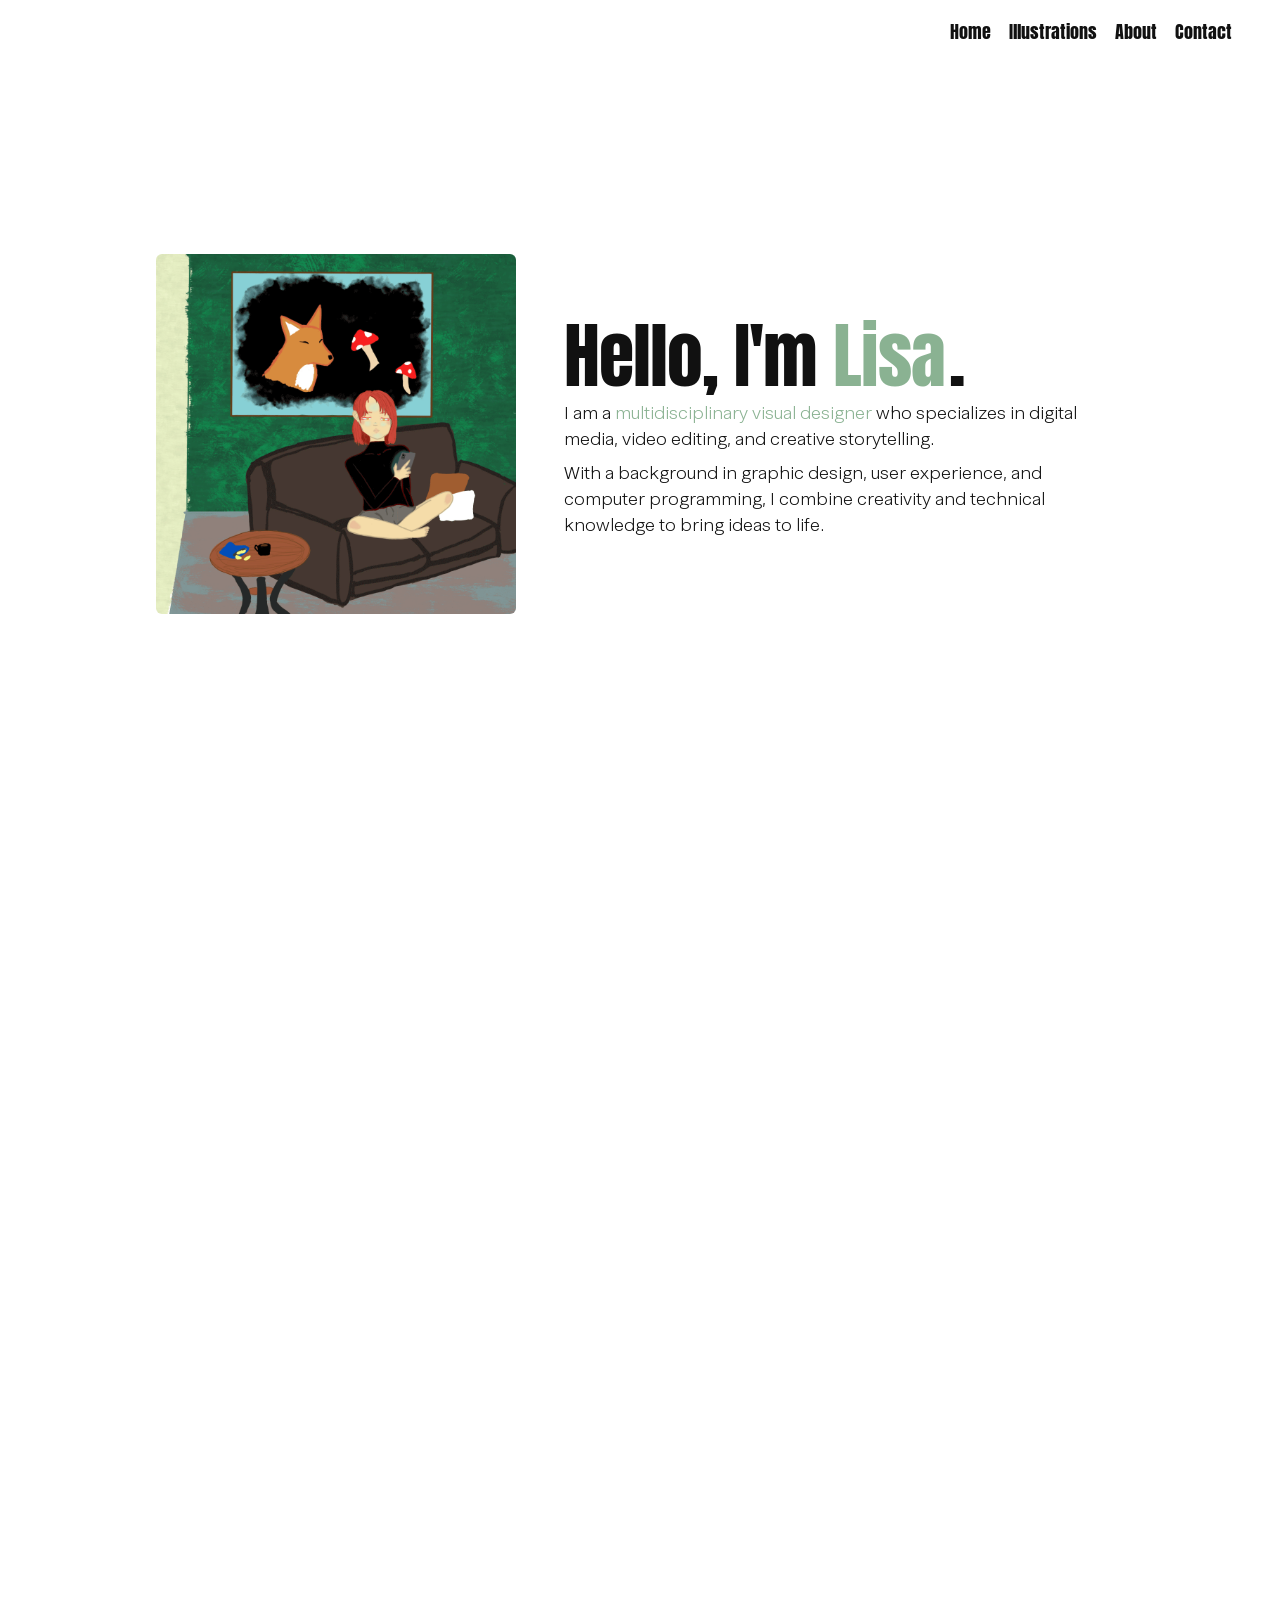
==== commit c89afdba: "Refactor landing page copy for improved clarity and adjust styles for better layout" ====
--- a/index.html
+++ b/index.html
@@ -47,8 +47,8 @@
 
         <div class="landing-copy">
           <h1 class="intro-heading">Hello, I'm <span class="intro-name teal">Lisa</span><span class="dot">.</span></h1>
-          <p>I am a <span class="teal">multidisciplinary visual designer</span> who specializes in digital media, video editing, and creative storytelling.<br>
-          With a background in graphic design, user experience, and computer programming, I combine creativity and technical knowledge to bring ideas to life.</p>
+          <p>I am a <span class="teal">multidisciplinary visual designer</span> who specializes in digital media, video editing, and creative storytelling.</p>
+          <p>With a background in graphic design, user experience, and computer programming, I combine creativity and technical knowledge to bring ideas to life.</p>
         </div>
       </div>
     </section>
--- a/styles.css
+++ b/styles.css
@@ -153,6 +153,11 @@
   gap: 48px;
   padding: 36px 0;
 }
+.home-page .landing-left { flex-basis: 360px; }
+.home-page .landing-left-img { width: 360px; }
+.home-page .landing-inner { align-items: center; }
+.home-page .landing-copy { text-align: left; }
+.home-page .landing-copy { flex-basis: 560px; max-width: 560px; }
 .landing-left { flex: 0 0 440px; }
 .landing-left-img { width: 440px; height: auto; display: block; border-radius: 6px; box-shadow: 0 8px 24px rgba(0,0,0,0.06); }
 .landing-copy {
@@ -191,6 +196,9 @@
   .landing-left-img { width: 100%; max-width: 380px; }
   .intro-heading { font-size: 40px; }
   .landing-copy p { font-size: 18px; }
+  .home-page .landing-left { flex-basis: 30%; }
+  .home-page .landing-left-img { width: 100%; max-width: 320px; }
+  .home-page .landing-copy { flex-basis: 520px; max-width: 520px; }
   .about-page .landing-left { flex-basis: 34%; }
   .about-page .landing-left-img { width: 100%; max-width: 380px; }
 }
@@ -200,6 +208,10 @@
   .landing-left { width: 90vw; max-width: 420px; }
   .landing-left-img { width: 100%; }
   .landing-nav-variants { right: 12px; top: 14px; }
+  .home-page .landing-inner { margin-top: 56px; }
+  .home-page .landing-left { flex: initial; width: 75vw; max-width: 300px; }
+  .home-page .landing-left-img { width: 100%; }
+  .home-page .landing-copy { flex: initial; width: 100%; max-width: 560px; }
   .landing-copy { text-align: center; padding: 0 18px; }
   .intro-heading { font-size: 28px; }
   .landing-copy p { font-size: 16px; }
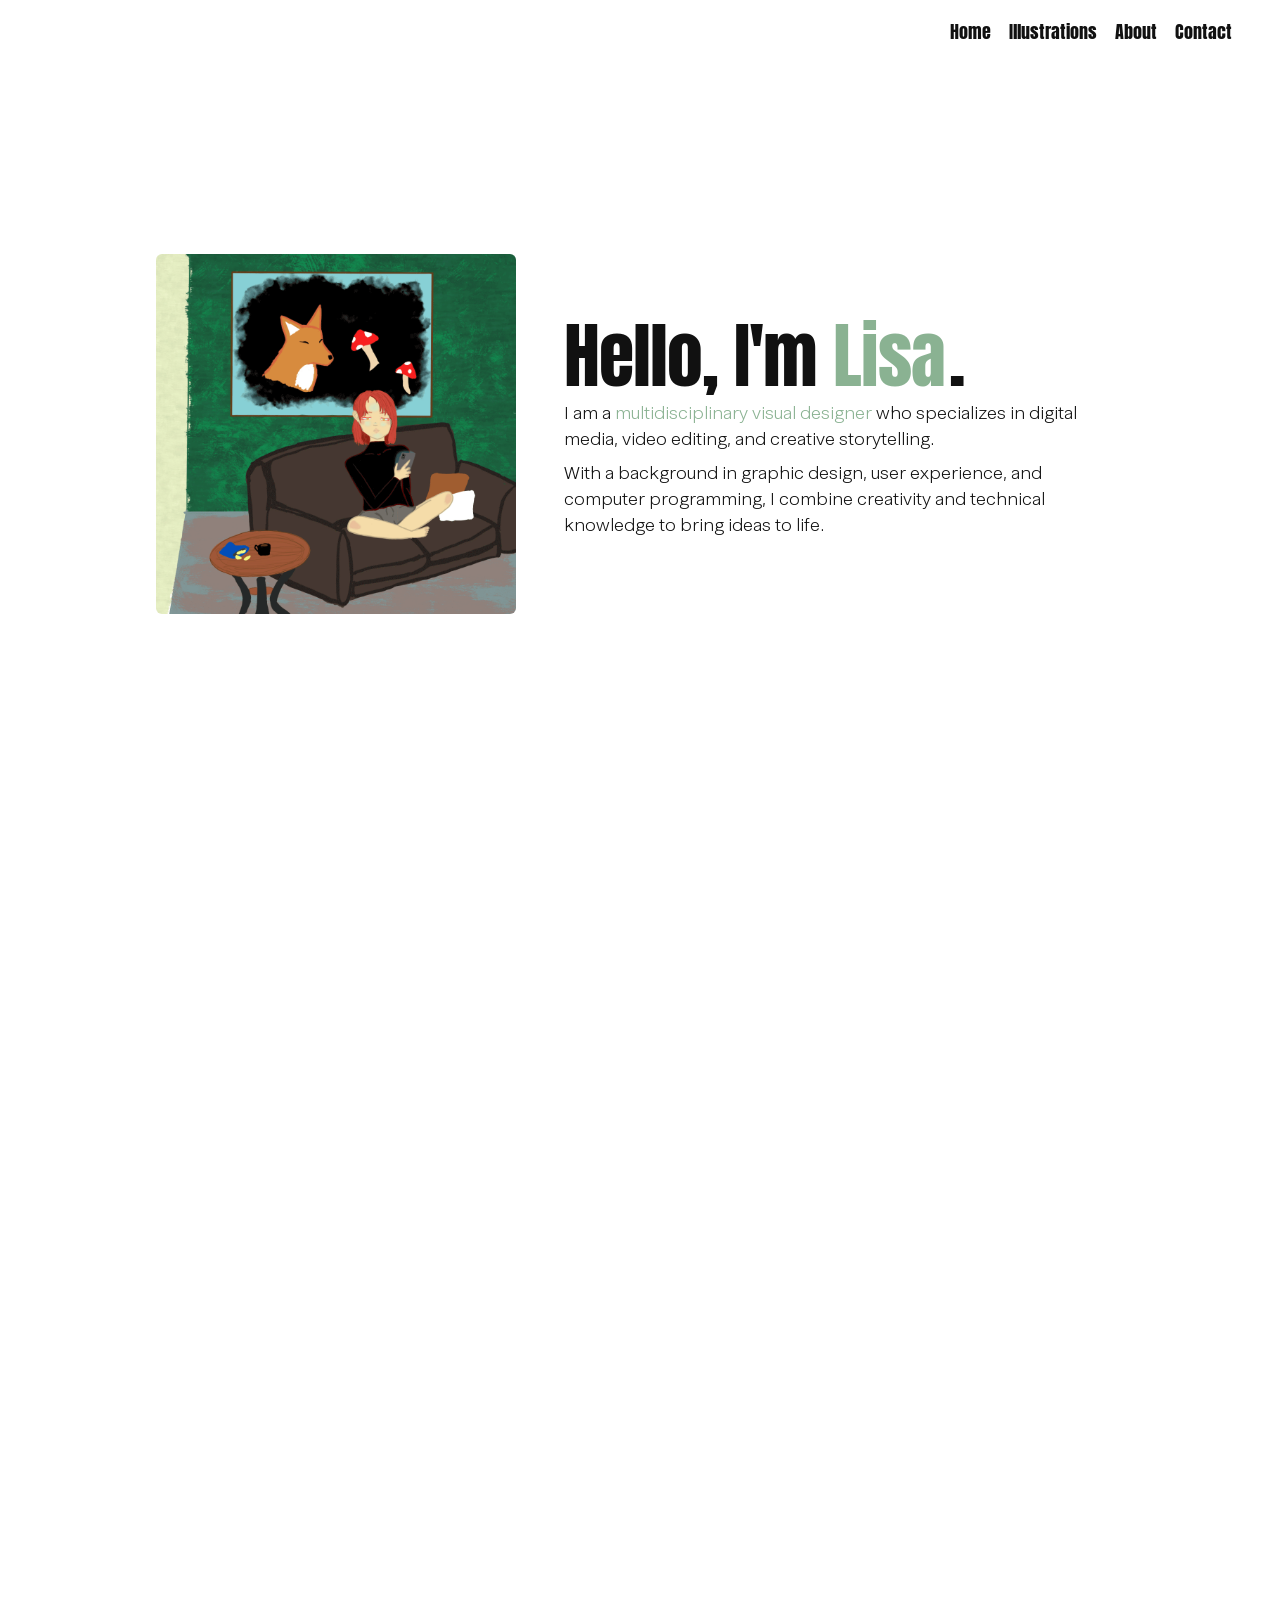
==== commit 7b723127: "Refactor code structure for improved readability and maintainability" ====
--- a/index.html
+++ b/index.html
@@ -65,7 +65,7 @@
       </figure>
       <figure class="landing-gallery-item landing-sharp-objects-pages" aria-label="Sharp Objects project pages" tabindex="0">
         <img class="landing-image-sharp-objects-author" src="assets/landing page/fig_image_1_4516.png" alt="Sharp Objects author introduction page">
-        <iframe class="landing-sharp-objects-pdf" src="assets/landing page/sharpobjectsfull.pdf#toolbar=0&amp;navpanes=0&amp;view=Fit" title="Sharp Objects full project presentation"></iframe>
+        <img class="landing-image-sharp-objects-full" src="assets/landing page/1792014502227-8ff983db-1264-483c-85cc-71f991b592a9_1.png" alt="Sharp Objects book cover spread">
       </figure>
       <figure class="landing-gallery-item">
         <img class="landing-image-mockup-2" src="assets/landing page/mockup2.png" alt="Design mockup">
--- a/styles.css
+++ b/styles.css
@@ -188,6 +188,7 @@
 
 .about-page .landing-left { flex-basis: 360px; }
 .about-page .landing-left-img { width: 360px; }
+.about-page .intro-heading { font-size: 36px; }
 .about-page .landing-copy p { font-size: 16px; line-height: 1.5; }
 
 @media (max-width: 1100px) {
@@ -217,6 +218,7 @@
   .landing-copy p { font-size: 16px; }
   .about-page .landing-left { width: 90vw; max-width: 420px; }
   .about-page .landing-left-img { width: 100%; }
+  .about-page .intro-heading { font-size: 24px; }
 }
 
 h1 { font-family: 'Anton', sans-serif; font-size: clamp(3rem, 8vw, 6rem); line-height: 0.95; margin: 8px 0 16px; letter-spacing: 1px; }
@@ -1624,13 +1626,13 @@
   object-fit: contain;
 }
 
-.landing-sharp-objects-pdf {
+.landing-gallery-item.landing-sharp-objects-pages .landing-image-sharp-objects-full {
   display: none;
   width: 100%;
   height: 100%;
   min-width: 0;
   min-height: 0;
-  border: 0;
+  object-fit: contain;
   background: #bd1f32;
 }
 
@@ -1651,8 +1653,8 @@
   display: none;
 }
 
-.landing-gallery-item.landing-sharp-objects-pages:hover .landing-sharp-objects-pdf,
-.landing-gallery-item.landing-sharp-objects-pages:focus .landing-sharp-objects-pdf {
+.landing-gallery-item.landing-sharp-objects-pages:hover .landing-image-sharp-objects-full,
+.landing-gallery-item.landing-sharp-objects-pages:focus .landing-image-sharp-objects-full {
   display: block;
 }
 
